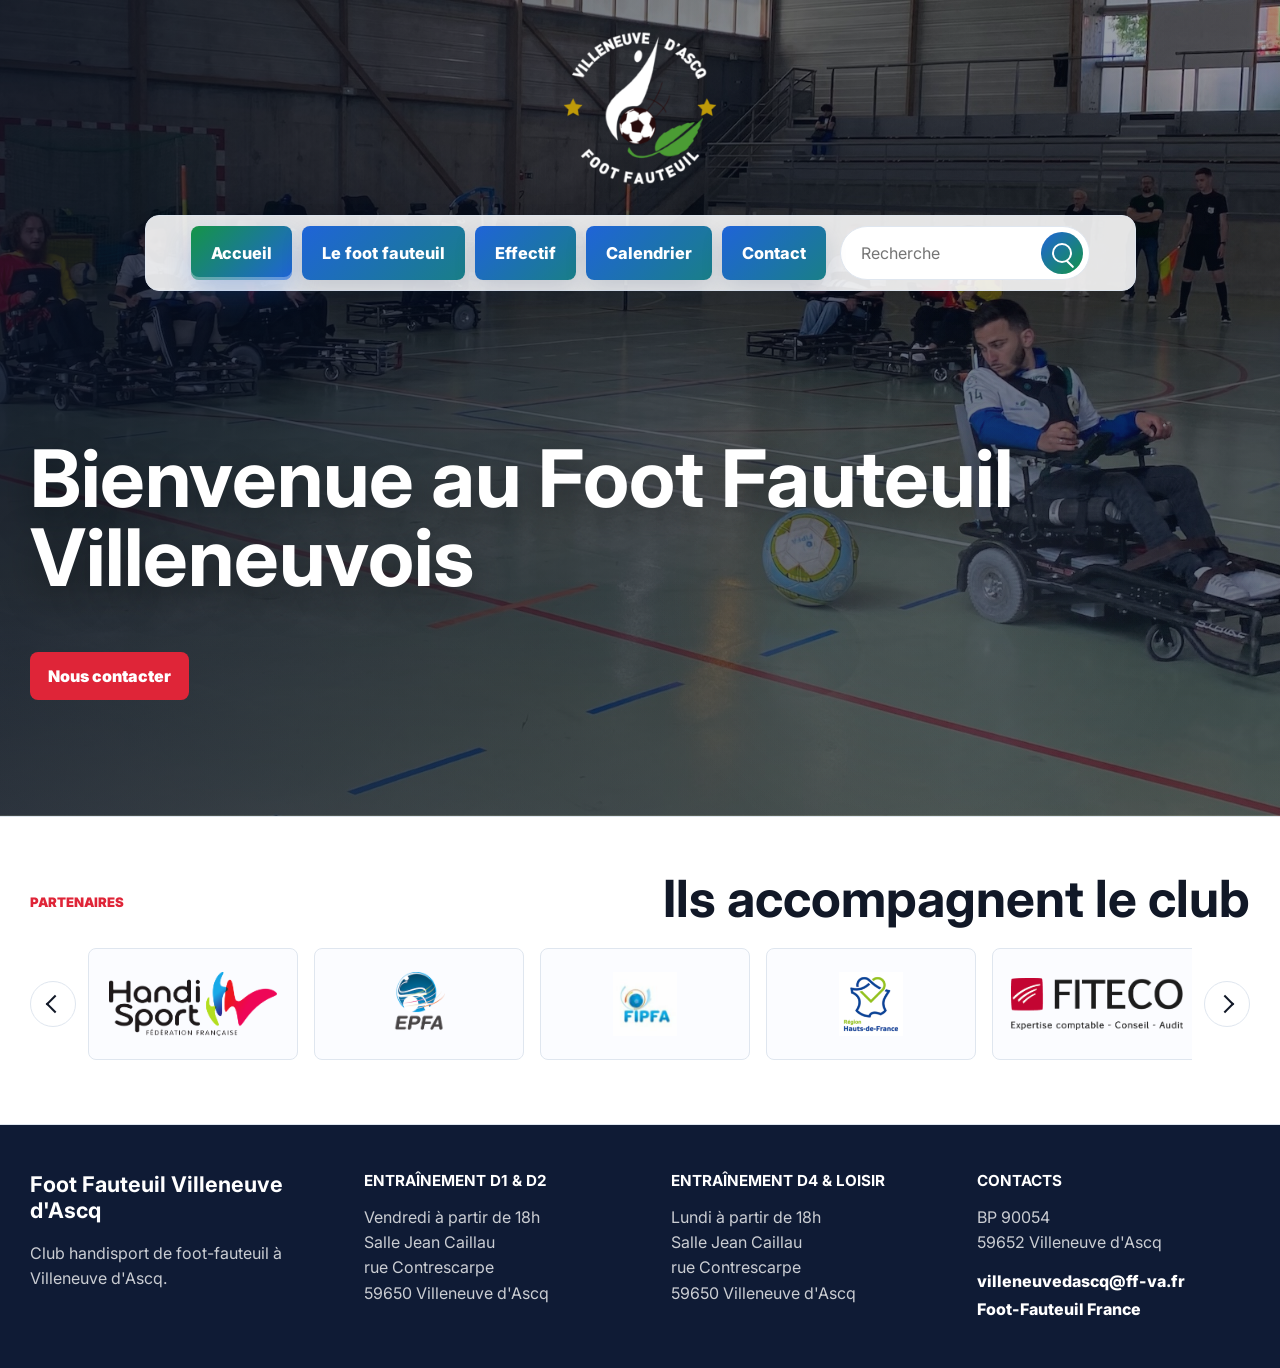
==== index.html @ 9b5f4dc9 "first" ====
<!DOCTYPE html>
<html lang="fr">
<head>
  <meta charset="UTF-8">
  <meta name="viewport" content="width=device-width, initial-scale=1.0">
  <meta name="description" content="Accueil du Foot Fauteuil Villeneuve d'Ascq : club, entra&icirc;nements, sponsors, calendrier et contact.">
  <title>Foot Fauteuil Villeneuve d'Ascq</title>
  <link rel="preconnect" href="https://fonts.googleapis.com">
  <link rel="preconnect" href="https://fonts.gstatic.com" crossorigin>
  <link href="https://fonts.googleapis.com/css2?family=Inter:wght@400;500;600;700;800;900&display=swap" rel="stylesheet">
  <link rel="stylesheet" href="style.css">
</head>
<body>
  <main>
    <div class="home-visual">
      <header class="site-header" id="accueil">
        <img class="header-logo" src="media/Logo-FFVA.png" alt="Logo Foot Fauteuil Villeneuve d'Ascq">
        <div class="nav-wrap">

          <button class="menu-button" type="button" aria-expanded="false" aria-controls="site-nav">
            <span></span>
            <span></span>
            <span></span>
          </button>

          <nav class="main-nav" id="site-nav" aria-label="Navigation principale">
            <a class="is-active" href="#accueil">Accueil</a>
            <a href="le-foot-fauteuil.html">Le foot fauteuil</a>
            <a href="Effectif.html">Effectif</a>
            <a href="#calendrier">Calendrier</a>
          <a href="Contact.html">Contact</a>
            <form class="search-form" role="search">
              <label for="site-search">Recherche</label>
              <input id="site-search" type="search" placeholder="Recherche">
              <button type="submit" aria-label="Lancer la recherche"></button>
            </form>
          </nav>
        </div>
      </header>

      <section class="hero">
        <div class="hero-content">
          <h1 class="hero-title" aria-live="polite">
            <span class="hero-title-text">Bienvenue au Foot Fauteuil Villeneuvois</span>
          </h1>
          <div class="hero-actions">
            <a class="button primary" href="#contact">Nous contacter</a>
          </div>
        </div>
      </section>
    </div>

    <section class="sponsors-section" id="sponsors">
      <div class="section-heading">
        <p class="eyebrow">Partenaires</p>
        <h2>Ils accompagnent le club</h2>
      </div>

      <div class="carousel-row">
        <button class="carousel-arrow prev" type="button" aria-label="Sponsors pr&eacute;c&eacute;dents"></button>
        <div class="sponsor-carousel" data-carousel>
          <div class="sponsor-track">
            <article class="sponsor-card">
              <img src="media/sponsors/1280px-Federation_francaise_handisport_logo_2009.svg.png" alt="F&eacute;d&eacute;ration Fran&ccedil;aise Handisport">
            </article>
            <article class="sponsor-card">
              <img src="media/sponsors/EPFA_logo.png" alt="EPFA">
            </article>
            <article class="sponsor-card">
              <img src="media/sponsors/FIPFA-LOGO-e1684161175109.jpg" alt="FIPFA">
            </article>
            <article class="sponsor-card">
              <img src="media/sponsors/Logo-Region-HDF-e1684160745592.png" alt="R&eacute;gion Hauts-de-France">
            </article>
            <article class="sponsor-card">
              <img src="media/sponsors/Logo_20_20_Fiteco_20_20_Lamacompta_84d7cd196b.png" alt="Fiteco Lamacompta">
            </article>
            <article class="sponsor-card">
              <img src="media/sponsors/Logo_Nord-2.png" alt="D&eacute;partement du Nord">
            </article>
            <article class="sponsor-card">
              <img src="media/sponsors/logo_oms_2013.jpg" alt="Office municipal du sport">
            </article>
            <article class="sponsor-card">
              <img src="media/sponsors/vascq-logo-couleur-2.png" alt="Ville de Villeneuve d'Ascq">
            </article>
            <article class="sponsor-card">
              <img src="media/sponsors/weezea_logo.jpeg" alt="Weezea">
            </article>
          </div>
        </div>
        <button class="carousel-arrow next" type="button" aria-label="Sponsors suivants"></button>
      </div>
    </section>
  </main>

  <footer class="site-footer" id="contact">
    <div>
      <h2>Foot Fauteuil Villeneuve d'Ascq</h2>
      <p>Club handisport de foot-fauteuil &agrave; Villeneuve d'Ascq.</p>
    </div>
    <div>
      <h3>Entra&icirc;nement D1 & D2</h3>
      <p>Vendredi &agrave; partir de 18h<br>Salle Jean Caillau<br>rue Contrescarpe<br>59650 Villeneuve d'Ascq</p>
    </div>
    <div>
      <h3>Entra&icirc;nement D4 & loisir</h3>
      <p>Lundi &agrave; partir de 18h<br>Salle Jean Caillau<br>rue Contrescarpe<br>59650 Villeneuve d'Ascq</p>
    </div>
    <div>
      <h3>Contacts</h3>
      <p>BP 90054<br>59652 Villeneuve d'Ascq</p>
      <a href="mailto:villeneuvedascq@ff-va.fr">villeneuvedascq@ff-va.fr</a>
      <a href="https://foot-fauteuil.fr/" target="_blank" rel="noreferrer">Foot-Fauteuil France</a>
    </div>
  </footer>

  <script src="script.js"></script>
</body>
</html>
---- style.css ----
:root {
  --ink: #111827;
  --muted: #5b6472;
  --paper: #f6f8fb;
  --white: #ffffff;
  --line: #dfe6ef;
  --navy: #102a63;
  --blue: #1f64d8;
  --red: #df2538;
  --green: #159447;
  --shadow: 0 24px 70px rgba(15, 23, 42, 0.12);
}

* {
  box-sizing: border-box;
}

html {
  scroll-behavior: smooth;
}

body {
  margin: 0;
  color: var(--ink);
  background: var(--paper);
  font-family: "Inter", Arial, sans-serif;
}

a {
  color: inherit;
  text-decoration: none;
}

img {
  display: block;
  max-width: 100%;
}

.home-visual {
  position: relative;
  min-height: clamp(680px, 82vh, 860px);
  overflow: hidden;
  background-image:
    linear-gradient(90deg, rgba(8, 16, 34, 0.74), rgba(8, 16, 34, 0.42) 48%, rgba(8, 16, 34, 0.18)),
    linear-gradient(180deg, rgba(8, 16, 34, 0.2), rgba(8, 16, 34, 0.58)),
    url("media/background image.jpg");
  background-repeat: no-repeat;
  background-size: cover;
  background-position: center 62%;
}

.home-visual::after {
  content: "";
  position: absolute;
  inset: 0;
  z-index: 0;
  pointer-events: none;
  background:
    radial-gradient(circle at 72% 72%, rgba(255, 255, 255, 0.1), transparent 26%),
    linear-gradient(180deg, transparent 70%, rgba(246, 248, 251, 0.08));
}

.page-visual {
  min-height: 330px;
  background-image:
    linear-gradient(90deg, rgba(8, 16, 34, 0.62), rgba(8, 16, 34, 0.24) 48%, rgba(8, 16, 34, 0.08)),
    linear-gradient(180deg, rgba(8, 16, 34, 0.18), rgba(8, 16, 34, 0.36)),
    url("media/background image le-foot-fauteuil.jpg");
  background-position: 64% 58%;
}

.effectif-visual {
  background-image:
    linear-gradient(90deg, rgba(8, 16, 34, 0.72), rgba(8, 16, 34, 0.34) 48%, rgba(8, 16, 34, 0.16)),
    linear-gradient(180deg, rgba(8, 16, 34, 0.2), rgba(8, 16, 34, 0.42)),
    url("media/background image effectif.jpg");
  background-position: 58% 48%;
}

.contact-visual {
  background-image:
    linear-gradient(90deg, rgba(8, 16, 34, 0.72), rgba(8, 16, 34, 0.34) 48%, rgba(8, 16, 34, 0.16)),
    linear-gradient(180deg, rgba(8, 16, 34, 0.2), rgba(8, 16, 34, 0.42)),
    url("media/background image contact.jpg");
  background-position: center 48%;
}

.site-header {
  position: relative;
  z-index: 2;
  top: 0;
  border-bottom: 0;
  backdrop-filter: none;
  background: transparent;
}

.empty-page {
  min-height: 520px;
  background: var(--paper);
}

.content-page {
  background:
    linear-gradient(180deg, #ffffff 0, var(--paper) 420px),
    var(--paper);
}

.content-intro,
.content-section,
.history-section,
.closing-band {
  width: min(1120px, calc(100% - 40px));
  margin-inline: auto;
}

.content-intro {
  padding: clamp(58px, 8vw, 92px) 0 34px;
}

.section-kicker {
  margin: 0 0 14px;
  color: var(--green);
  font-size: 0.82rem;
  font-weight: 900;
  letter-spacing: 0;
  text-transform: uppercase;
}

.content-intro h1,
.history-heading h2,
.closing-band h2 {
  margin: 0;
  color: var(--ink);
  font-size: clamp(2.2rem, 5vw, 4.5rem);
  line-height: 1;
  letter-spacing: 0;
}

.lead-text {
  max-width: 900px;
  margin: 26px 0 0;
  color: var(--muted);
  font-size: clamp(1.08rem, 2vw, 1.32rem);
  line-height: 1.8;
  font-weight: 600;
}

.terrain-figure {
  width: min(1120px, calc(100% - 40px));
  margin: 24px auto clamp(42px, 7vw, 74px);
  overflow: hidden;
  border: 1px solid var(--line);
  border-radius: 8px;
  background: var(--white);
  box-shadow: var(--shadow);
}

.full-width-image {
  width: 100%;
  max-height: 520px;
  object-fit: cover;
  object-position: center;
}

.terrain-figure figcaption {
  padding: 14px 18px;
  color: var(--muted);
  font-size: 0.95rem;
  font-weight: 700;
}

.rules-section {
  display: grid;
  grid-template-columns: repeat(3, 1fr);
  gap: 18px;
  width: min(1120px, calc(100% - 40px));
  margin: 0 auto clamp(42px, 7vw, 76px);
}

.rule-card,
.history-card {
  border: 1px solid var(--line);
  border-radius: 8px;
  background: var(--white);
  box-shadow: 0 14px 42px rgba(15, 23, 42, 0.06);
}

.rule-card {
  min-height: 230px;
  padding: 28px;
}

.rule-card span,
.history-card span {
  display: inline-flex;
  margin-bottom: 22px;
  color: var(--green);
  font-weight: 900;
}

.rule-card h2,
.history-card h3 {
  margin: 0 0 14px;
  color: var(--ink);
}

.rule-card h2 {
  font-size: 1.55rem;
}

.rule-card p,
.content-section p,
.history-card p {
  color: var(--muted);
  line-height: 1.72;
}

.rule-card p,
.history-card p {
  margin: 0;
}

.history-card p + p {
  margin-top: 14px;
}

.content-section {
  display: grid;
  gap: 18px;
  padding: 30px;
  border-left: 5px solid var(--green);
  border-radius: 8px;
  background: #eef8f2;
}

.content-section p {
  max-width: 920px;
  margin: 0;
  font-weight: 600;
}

.inline-link {
  width: fit-content;
  color: var(--blue);
  font-weight: 900;
}

.history-section {
  padding: clamp(58px, 8vw, 96px) 0;
}

.history-heading {
  display: block;
  margin-bottom: 30px;
}

.history-list {
  display: grid;
  gap: 18px;
}

.history-card {
  padding: clamp(24px, 4vw, 34px);
}

.history-card h3 {
  font-size: clamp(1.35rem, 3vw, 2.2rem);
}

.history-card.highlight {
  color: var(--white);
  background: linear-gradient(135deg, var(--blue), var(--green));
}

.history-card.highlight span,
.history-card.highlight h3,
.history-card.highlight p {
  color: var(--white);
}

.closing-band {
  margin-bottom: clamp(58px, 8vw, 96px);
  padding: clamp(34px, 6vw, 58px);
  border-radius: 8px;
  color: var(--white);
  background:
    linear-gradient(135deg, rgba(16, 42, 99, 0.94), rgba(21, 148, 71, 0.9)),
    var(--navy);
  text-align: center;
}

.closing-band h2 {
  color: var(--white);
}

.effectif-page {
  min-height: 520px;
  padding: clamp(54px, 8vw, 88px) max(20px, calc((100vw - 1220px) / 2));
  background:
    linear-gradient(180deg, #ffffff 0, var(--paper) 420px),
    var(--paper);
}

.layout-switcher {
  display: grid;
  gap: 28px;
}

.layout-heading {
  display: grid;
  gap: 12px;
}

.layout-heading h1 {
  max-width: 860px;
  margin: 0;
  font-size: clamp(2rem, 4.5vw, 4rem);
  line-height: 1;
  letter-spacing: 0;
}

.layout-buttons {
  display: flex;
  flex-wrap: wrap;
  gap: 10px;
  padding: 10px;
  border: 1px solid var(--line);
  border-radius: 8px;
  background: var(--white);
  box-shadow: 0 14px 42px rgba(15, 23, 42, 0.06);
}

.layout-button {
  min-height: 50px;
  border: 0;
  border-radius: 8px;
  padding: 12px 18px;
  color: var(--navy);
  background: #edf4ff;
  font: inherit;
  font-weight: 900;
  cursor: pointer;
  transition: color 180ms ease, background 180ms ease, transform 180ms ease;
}

.layout-button:hover,
.layout-button:focus-visible {
  color: var(--white);
  background: var(--green);
  transform: translateY(-1px);
}

.layout-button.is-active {
  color: var(--white);
  background: linear-gradient(135deg, var(--blue), var(--green));
  box-shadow: 0 12px 24px rgba(31, 100, 216, 0.2);
}

.layout-panels {
  min-height: 410px;
}

.layout-panel {
  animation: panelIn 220ms ease;
}

.section-title,
.section-subtitle {
  margin: 0 0 22px;
  color: var(--ink);
  font-size: clamp(1.35rem, 2.6vw, 2.1rem);
  line-height: 1.15;
  text-align: center;
}

.section-subtitle {
  margin-top: clamp(34px, 5vw, 56px);
}

@keyframes panelIn {
  from {
    opacity: 0;
    transform: translateY(10px);
  }

  to {
    opacity: 1;
    transform: translateY(0);
  }
}

.players-grid {
  display: grid;
  grid-template-columns: repeat(4, 1fr);
  gap: 18px;
}

.player-card,
.team-column,
.staff-feature,
.staff-list article {
  border: 1px solid var(--line);
  border-radius: 8px;
  background: var(--white);
  box-shadow: 0 14px 42px rgba(15, 23, 42, 0.06);
}

.player-card {
  padding: 20px;
}

.player-photo-placeholder {
  display: block;
  aspect-ratio: 4 / 5;
  margin-bottom: 18px;
  border-radius: 8px;
  background:
    linear-gradient(135deg, rgba(31, 100, 216, 0.18), rgba(21, 148, 71, 0.2)),
    #edf4ff;
}

.player-photo {
  width: 100%;
  aspect-ratio: 4 / 5;
  margin-bottom: 18px;
  border-radius: 8px;
  object-fit: cover;
  object-position: center;
  background: #edf4ff;
}

.player-role {
  margin: 0 0 8px;
  color: var(--green);
  font-size: 0.78rem;
  font-weight: 900;
  text-transform: uppercase;
}

.player-card h2,
.team-column h2,
.staff-feature h2 {
  margin: 0 0 10px;
}

.player-card p:last-child,
.staff-feature p:last-child {
  margin: 0;
  color: var(--muted);
  line-height: 1.55;
}


.team-columns {
  display: grid;
  grid-template-columns: repeat(3, 1fr);
  gap: 18px;
}

.team-column {
  padding: 26px;
}

.team-column ul {
  display: grid;
  gap: 10px;
  margin: 18px 0 0;
  padding: 0;
  list-style: none;
}

.team-column li {
  padding: 12px 14px;
  border-radius: 8px;
  color: var(--muted);
  background: #f5f8fc;
  font-weight: 800;
}

.staff-layout {
  display: grid;
  grid-template-columns: minmax(0, 1fr) minmax(280px, 0.75fr);
  gap: 18px;
}

.staff-feature {
  min-height: 320px;
  padding: clamp(28px, 5vw, 48px);
  background:
    linear-gradient(135deg, rgba(31, 100, 216, 0.95), rgba(21, 148, 71, 0.9)),
    var(--blue);
}

.staff-feature .player-role,
.staff-feature h2,
.staff-feature p {
  color: var(--white);
}

.staff-feature h2 {
  max-width: 520px;
  font-size: clamp(2rem, 4vw, 3.6rem);
  line-height: 1;
}

.staff-list {
  display: grid;
  gap: 12px;
}

.staff-list article {
  display: grid;
  gap: 8px;
  padding: 22px;
}

.staff-list span {
  color: var(--green);
  font-size: 0.78rem;
  font-weight: 900;
  text-transform: uppercase;
}

.staff-list strong {
  font-size: 1.2rem;
}

.contact-page {
  min-height: 520px;
  padding: clamp(54px, 8vw, 88px) max(20px, calc((100vw - 1220px) / 2));
  background:
    linear-gradient(180deg, #ffffff 0, var(--paper) 420px),
    var(--paper);
}

.contact-shell {
  display: grid;
  gap: 30px;
}

.contact-heading {
  max-width: 820px;
}

.contact-heading h1 {
  margin: 0;
  font-size: clamp(2rem, 4.5vw, 4rem);
  line-height: 1;
}

.contact-heading p:last-child {
  margin: 18px 0 0;
  color: var(--muted);
  font-size: clamp(1.04rem, 2vw, 1.22rem);
  line-height: 1.7;
  font-weight: 600;
}

.contact-layout {
  display: grid;
  grid-template-columns: minmax(0, 1fr) minmax(280px, 0.42fr);
  gap: 18px;
  align-items: start;
}

.contact-form,
.contact-info {
  border: 1px solid var(--line);
  border-radius: 8px;
  background: var(--white);
  box-shadow: 0 14px 42px rgba(15, 23, 42, 0.06);
}

.contact-form {
  display: grid;
  gap: 18px;
  padding: clamp(22px, 4vw, 34px);
}

.form-row {
  display: grid;
  gap: 8px;
}

.form-row label {
  color: var(--navy);
  font-weight: 900;
}

.form-row input,
.form-row textarea {
  width: 100%;
  border: 1px solid var(--line);
  border-radius: 8px;
  padding: 14px 16px;
  color: var(--ink);
  background: #fbfcff;
  font: inherit;
  outline: 0;
  transition: border-color 180ms ease, box-shadow 180ms ease, background 180ms ease;
}

.form-row textarea {
  min-height: 180px;
  resize: vertical;
}

.form-row input:focus,
.form-row textarea:focus {
  border-color: var(--blue);
  background: var(--white);
  box-shadow: 0 0 0 4px rgba(31, 100, 216, 0.12);
}

.contact-form .button {
  width: fit-content;
  border: 0;
  cursor: pointer;
  font: inherit;
}

.contact-info {
  display: grid;
  gap: 14px;
  padding: clamp(22px, 4vw, 30px);
}

.contact-info h2 {
  margin: 0;
  font-size: clamp(1.35rem, 2.8vw, 2rem);
  line-height: 1.1;
}

.contact-info p {
  margin: 0;
  color: var(--muted);
  line-height: 1.6;
  font-weight: 700;
}

.contact-info a {
  width: fit-content;
  color: var(--blue);
  font-weight: 900;
}

.page-title {
  position: relative;
  z-index: 2;
  width: min(1120px, calc(100% - 40px));
  margin: clamp(34px, 6vw, 72px) auto clamp(36px, 5vw, 68px);
  color: var(--white);
  font-size: clamp(2.8rem, 6vw, 5.7rem);
  font-weight: 900;
  line-height: 1;
  text-align: center;
  text-shadow: 0 14px 36px rgba(0, 0, 0, 0.44);
}

.header-logo {
  width: clamp(150px, 14vw, 230px);
  margin: 18px auto 8px;
  object-fit: contain;
}

.partner-strip {
  display: flex;
  align-items: center;
  justify-content: center;
  gap: 18px;
  min-height: 46px;
  padding: 8px 20px;
  color: var(--muted);
  font-size: 0.82rem;
  font-weight: 700;
  background: #eef3fa;
}

.partner-strip a {
  display: grid;
  place-items: center;
  width: 118px;
  height: 30px;
}

.partner-strip img {
  max-height: 28px;
  object-fit: contain;
}

.nav-wrap {
  display: flex;
  align-items: center;
  justify-content: center;
  gap: 28px;
  width: min(1220px, calc(100% - 40px));
  margin: 0 auto;
  padding: 10px 0 22px;
}

.brand {
  display: flex;
  align-items: center;
  gap: 14px;
  min-width: max-content;
}

.brand img {
  width: 72px;
  height: 72px;
  object-fit: contain;
}

.brand strong,
.brand small {
  display: block;
}

.brand strong {
  font-size: 1.05rem;
  font-weight: 900;
}

.brand small {
  color: var(--muted);
  font-weight: 700;
}

.main-nav {
  display: flex;
  align-items: center;
  justify-content: center;
  gap: 10px;
  width: auto;
  padding: 10px;
  border: 1px solid var(--line);
  border-radius: 14px;
  background: rgba(255, 255, 255, 0.88);
  box-shadow: 0 14px 34px rgba(15, 23, 42, 0.06);
}

.main-nav > a {
  position: relative;
  overflow: hidden;
  display: inline-flex;
  align-items: center;
  justify-content: center;
  min-height: 54px;
  padding: 14px 20px;
  border-radius: 8px;
  color: var(--white);
  background: linear-gradient(135deg, var(--blue), var(--green));
  background-size: 180% 180%;
  font-size: 1.02rem;
  font-weight: 800;
  box-shadow: 0 10px 22px rgba(16, 42, 99, 0.14);
  transition: background-position 220ms ease, box-shadow 220ms ease, transform 220ms ease;
}

.main-nav > a::before {
  content: "";
  position: absolute;
  inset: 0;
  background: linear-gradient(135deg, rgba(255, 255, 255, 0.22), transparent 48%);
  opacity: 0;
  transition: opacity 220ms ease;
}

.main-nav > a:hover,
.main-nav > a:focus-visible {
  color: var(--white);
  background-position: 100% 0;
  box-shadow: 0 16px 30px rgba(21, 148, 71, 0.24);
  transform: translateY(-2px);
}

.main-nav > a:hover::before,
.main-nav > a:focus-visible::before {
  opacity: 1;
}

.main-nav > a.is-active {
  color: var(--white);
  background: linear-gradient(135deg, var(--green), var(--blue));
  box-shadow: 0 14px 28px rgba(31, 100, 216, 0.24), inset 0 -3px 0 rgba(255, 255, 255, 0.32);
}

.search-form {
  display: flex;
  align-items: center;
  width: min(250px, 100%);
  min-height: 54px;
  margin-left: 4px;
  padding: 5px 6px 5px 18px;
  border: 1px solid var(--line);
  border-radius: 999px;
  background: var(--white);
}

.search-form label {
  position: absolute;
  width: 1px;
  height: 1px;
  overflow: hidden;
  clip: rect(0, 0, 0, 0);
}

.search-form input {
  width: 100%;
  min-width: 0;
  border: 0;
  outline: 0;
  color: var(--ink);
  background: transparent;
  font: inherit;
}

.search-form button {
  position: relative;
  width: 42px;
  height: 42px;
  flex: 0 0 auto;
  border: 0;
  border-radius: 50%;
  background: linear-gradient(135deg, var(--blue), var(--green));
  cursor: pointer;
}

.search-form button::before {
  content: "";
  position: absolute;
  inset: 11px;
  border: 2px solid var(--white);
  border-radius: 50%;
}

.search-form button::after {
  content: "";
  position: absolute;
  right: 8px;
  bottom: 9px;
  width: 10px;
  height: 2px;
  border-radius: 999px;
  background: var(--white);
  transform: rotate(45deg);
}

.menu-button {
  display: none;
  width: 44px;
  height: 44px;
  border: 1px solid var(--line);
  border-radius: 8px;
  background: var(--white);
}

.menu-button span {
  display: block;
  width: 20px;
  height: 2px;
  margin: 5px auto;
  background: var(--ink);
}

.hero {
  position: relative;
  z-index: 1;
  display: grid;
  grid-template-columns: minmax(0, 1fr);
  align-items: center;
  width: min(1220px, calc(100% - 40px));
  margin: 0 auto;
  padding: clamp(58px, 8vw, 104px) 0 clamp(74px, 9vw, 118px);
}

.hero::before {
  display: none;
}

.eyebrow {
  margin: 0 0 14px;
  color: var(--red);
  font-size: 0.82rem;
  font-weight: 900;
  letter-spacing: 0;
  text-transform: uppercase;
}

.hero h1 {
  display: flex;
  align-items: center;
  max-width: 1120px;
  min-height: clamp(10rem, 16vw, 17rem);
  margin: 0;
  color: var(--white);
  font-size: clamp(3rem, 6.2vw, 5.9rem);
  line-height: 1;
  letter-spacing: 0;
  text-shadow: 0 12px 38px rgba(0, 0, 0, 0.42);
}

.hero-title-text {
  display: block;
  transition: opacity 280ms ease, transform 280ms ease;
}

.hero-title-text.is-changing {
  opacity: 0;
  transform: translateY(18px);
}

.hero p {
  max-width: 660px;
  margin: 24px 0 0;
  color: var(--muted);
  font-size: clamp(1.05rem, 2vw, 1.24rem);
  line-height: 1.75;
  font-weight: 500;
}

.hero-actions {
  display: flex;
  flex-wrap: wrap;
  gap: 12px;
  margin-top: 32px;
}

.button {
  display: inline-flex;
  align-items: center;
  justify-content: center;
  min-height: 48px;
  padding: 13px 18px;
  border-radius: 8px;
  font-weight: 900;
}

.button.primary {
  color: var(--white);
  background: var(--red);
}

.button.secondary {
  color: var(--blue);
  background: #edf4ff;
}

.hero-panel {
  display: grid;
  gap: 26px;
  padding: 30px;
  border: 1px solid var(--line);
  border-radius: 8px;
  background: var(--white);
  box-shadow: var(--shadow);
}

.hero-panel img {
  width: 150px;
  margin: 0 auto;
}

.hero-panel strong,
.hero-panel span {
  display: block;
}

.hero-panel strong {
  margin-bottom: 14px;
  font-size: 1.35rem;
  font-weight: 900;
}

.hero-panel span {
  padding: 12px 0;
  border-top: 1px solid var(--line);
  color: var(--muted);
  font-weight: 700;
  line-height: 1.45;
}

.sponsors-section,
.home-grid,
.site-footer {
  padding-inline: max(20px, calc((100vw - 1220px) / 2));
}

.sponsors-section {
  padding-top: 56px;
  padding-bottom: 64px;
  background: var(--white);
  border-block: 1px solid var(--line);
}

.section-heading {
  display: flex;
  align-items: end;
  justify-content: space-between;
  gap: 24px;
  margin-bottom: 24px;
}

.section-heading h2 {
  margin: 0;
  font-size: clamp(2rem, 4vw, 3.25rem);
  line-height: 1;
}

.carousel-row {
  display: grid;
  grid-template-columns: 46px minmax(0, 1fr) 46px;
  gap: 12px;
  align-items: center;
}

.sponsor-carousel {
  overflow: hidden;
}

.sponsor-track {
  display: flex;
  gap: 16px;
  transition: transform 260ms ease;
}

.sponsor-card {
  display: grid;
  place-items: center;
  min-width: 210px;
  height: 112px;
  padding: 18px;
  border: 1px solid var(--line);
  border-radius: 8px;
  background: #fbfcff;
}

.sponsor-card img {
  max-height: 64px;
  object-fit: contain;
}

.carousel-arrow {
  position: relative;
  width: 46px;
  height: 46px;
  border: 1px solid var(--line);
  border-radius: 50%;
  background: var(--white);
  cursor: pointer;
}

.carousel-arrow::before {
  content: "";
  position: absolute;
  top: 50%;
  left: 50%;
  width: 11px;
  height: 11px;
  border-top: 2px solid var(--ink);
  border-left: 2px solid var(--ink);
}

.carousel-arrow.prev::before {
  transform: translate(-35%, -50%) rotate(-45deg);
}

.carousel-arrow.next::before {
  transform: translate(-65%, -50%) rotate(135deg);
}

.carousel-arrow:hover {
  border-color: var(--blue);
  background: #edf4ff;
}

.home-grid {
  display: grid;
  grid-template-columns: repeat(3, 1fr);
  gap: 18px;
  padding-top: 64px;
  padding-bottom: 76px;
}

.feature-card {
  min-height: 260px;
  padding: 28px;
  border: 1px solid var(--line);
  border-radius: 8px;
  background: var(--white);
  box-shadow: 0 14px 42px rgba(15, 23, 42, 0.06);
}

.feature-card span {
  display: inline-flex;
  margin-bottom: 34px;
  color: var(--red);
  font-weight: 900;
}

.feature-card h2 {
  margin: 0 0 14px;
  font-size: 1.55rem;
}

.feature-card p {
  margin: 0 0 24px;
  color: var(--muted);
  line-height: 1.65;
}

.feature-card a {
  color: var(--blue);
  font-weight: 900;
}

.site-footer {
  display: grid;
  grid-template-columns: 1.1fr 1fr 1fr 1fr;
  gap: 34px;
  padding-top: 46px;
  padding-bottom: 46px;
  color: rgba(255, 255, 255, 0.78);
  background: #0f1b35;
}

.site-footer h2,
.site-footer h3,
.site-footer p {
  margin-top: 0;
}

.site-footer h2,
.site-footer h3 {
  color: var(--white);
  letter-spacing: 0;
}

.site-footer h2 {
  font-size: 1.35rem;
}

.site-footer h3 {
  font-size: 0.95rem;
  text-transform: uppercase;
}

.site-footer p {
  line-height: 1.58;
}

.site-footer a {
  display: block;
  width: fit-content;
  margin-top: 8px;
  color: var(--white);
  font-weight: 800;
}

@media (max-width: 1020px) {
  .menu-button {
    display: block;
    margin-left: auto;
  }

  .nav-wrap {
    flex-wrap: wrap;
    justify-content: flex-end;
  }

  .main-nav {
    display: none;
    flex-basis: 100%;
    flex-direction: column;
    align-items: stretch;
    padding: 12px;
    border: 1px solid var(--line);
    border-radius: 8px;
    background: var(--white);
    box-shadow: none;
  }

  .main-nav.is-open {
    display: flex;
  }

  .search-form {
    width: 100%;
    margin-left: 0;
  }

  .hero {
    grid-template-columns: 1fr;
  }

  .hero-panel {
    grid-template-columns: 160px 1fr;
    align-items: center;
  }

  .home-grid,
  .players-grid,
  .rules-section,
  .site-footer {
    grid-template-columns: 1fr 1fr;
  }

  .team-columns,
  .staff-layout,
  .contact-layout {
    grid-template-columns: 1fr;
  }
}

@media (max-width: 680px) {
  .partner-strip {
    flex-wrap: wrap;
    gap: 10px;
  }

  .nav-wrap,
  .hero {
    width: min(100% - 28px, 1220px);
  }

  .header-logo {
    width: clamp(132px, 38vw, 180px);
    margin-top: 14px;
  }

  .home-visual {
    min-height: clamp(620px, 88vh, 760px);
    background-position: 58% 64%;
  }

  .page-visual {
    min-height: 300px;
    background-position: 70% 58%;
  }

  .effectif-visual {
    background-position: 56% 50%;
  }

  .contact-visual {
    background-position: 52% 54%;
  }

  .page-title {
    width: min(100% - 28px, 1120px);
    margin-top: 32px;
    font-size: clamp(2.45rem, 11vw, 4rem);
  }

  .brand span {
    display: none;
  }

  .hero {
    padding-top: 46px;
  }

  .hero h1 {
    font-size: clamp(2.75rem, 14vw, 4.3rem);
    min-height: clamp(15rem, 64vw, 21rem);
  }

  .hero-actions .button {
    width: 100%;
  }

  .hero-panel {
    grid-template-columns: 1fr;
  }

  .carousel-row {
    grid-template-columns: 1fr;
  }

  .carousel-arrow {
    display: none;
  }

  .home-grid,
  .players-grid,
  .rules-section,
  .site-footer {
    grid-template-columns: 1fr;
  }

  .effectif-page {
    padding-inline: 14px;
  }

  .contact-page {
    padding-inline: 14px;
  }

  .contact-form .button {
    width: 100%;
  }

  .layout-buttons {
    align-items: stretch;
    flex-direction: column;
  }

  .layout-button {
    width: 100%;
  }

  .content-intro,
  .content-section,
  .history-section,
  .closing-band,
  .terrain-figure,
  .rules-section {
    width: min(100% - 28px, 1120px);
  }

  .content-section,
  .rule-card,
  .history-card {
    padding: 22px;
  }

  .full-width-image {
    max-height: 360px;
  }
}
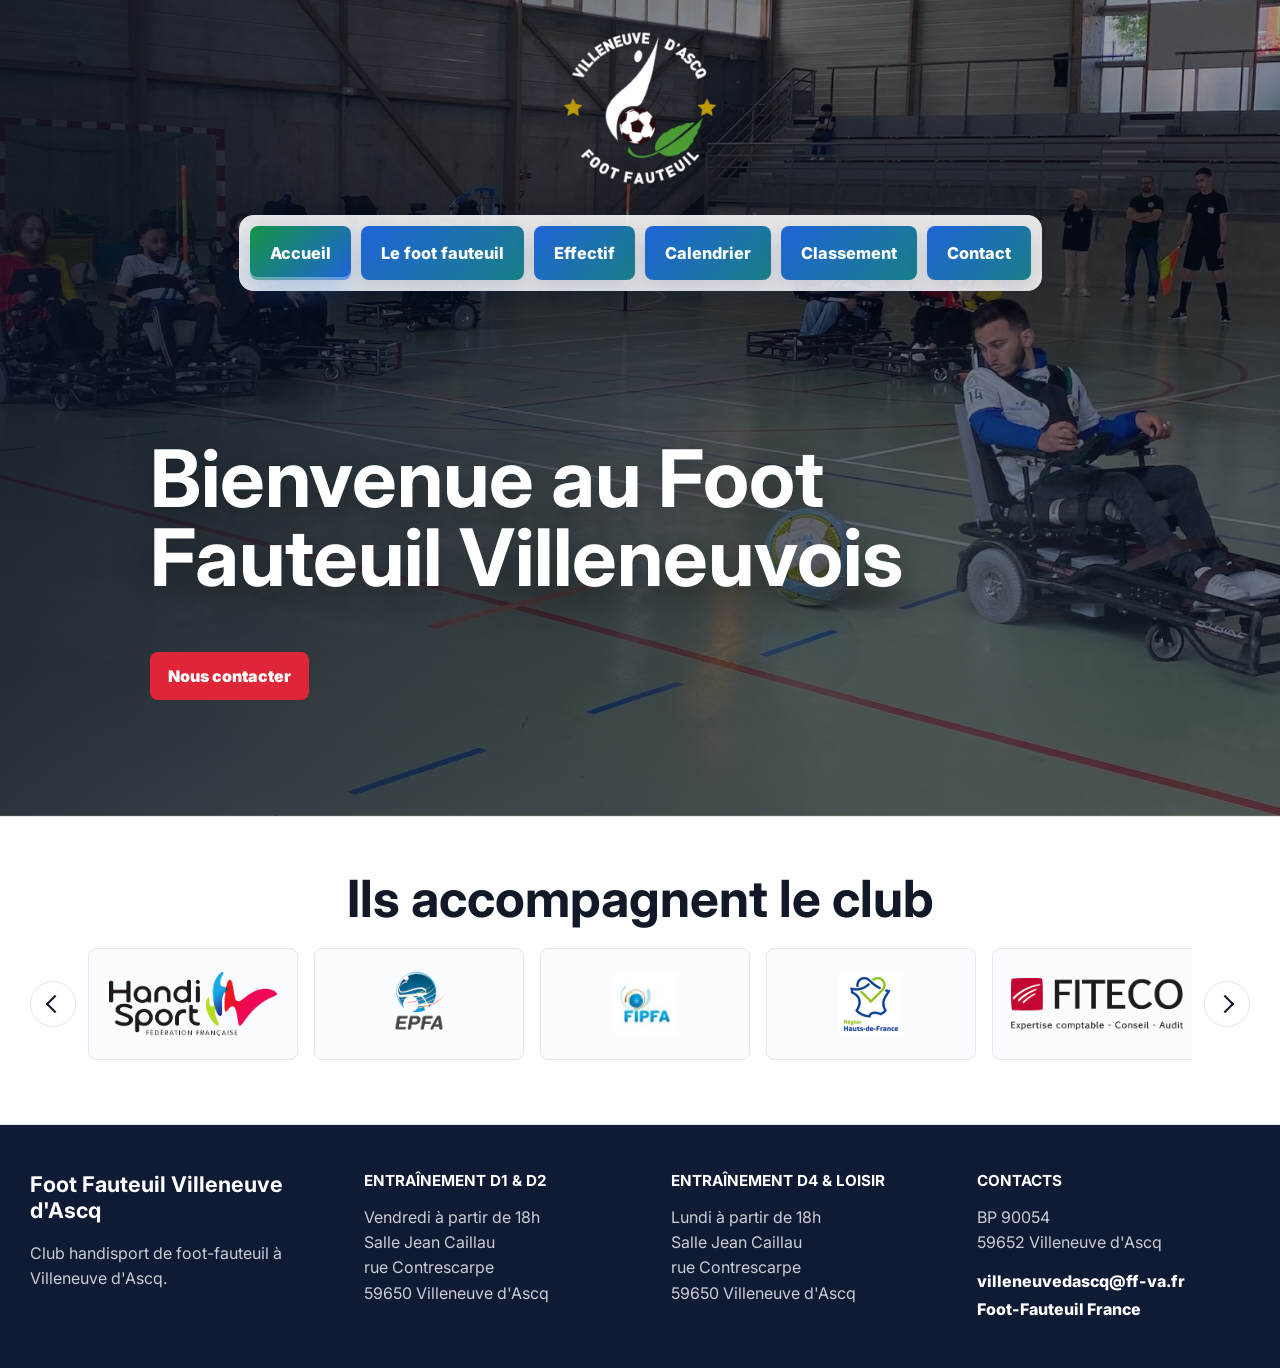
==== commit 6065f27c: "Create dedicated calendar and ranking pages with updated headers and background images. Add embedded" ====
--- a/index.html
+++ b/index.html
@@ -27,13 +27,9 @@
             <a class="is-active" href="#accueil">Accueil</a>
             <a href="le-foot-fauteuil.html">Le foot fauteuil</a>
             <a href="Effectif.html">Effectif</a>
-            <a href="#calendrier">Calendrier</a>
-          <a href="Contact.html">Contact</a>
-            <form class="search-form" role="search">
-              <label for="site-search">Recherche</label>
-              <input id="site-search" type="search" placeholder="Recherche">
-              <button type="submit" aria-label="Lancer la recherche"></button>
-            </form>
+            <a href="Calendrier.html">Calendrier</a>
+            <a href="Classement.html">Classement</a>
+            <a href="Contact.html">Contact</a>
           </nav>
         </div>
       </header>
@@ -44,7 +40,7 @@
             <span class="hero-title-text">Bienvenue au Foot Fauteuil Villeneuvois</span>
           </h1>
           <div class="hero-actions">
-            <a class="button primary" href="#contact">Nous contacter</a>
+            <a class="button primary" href="Contact.html">Nous contacter</a>
           </div>
         </div>
       </section>
@@ -52,7 +48,6 @@
 
     <section class="sponsors-section" id="sponsors">
       <div class="section-heading">
-        <p class="eyebrow">Partenaires</p>
         <h2>Ils accompagnent le club</h2>
       </div>
 
--- a/style.css
+++ b/style.css
@@ -85,6 +85,14 @@
   background-position: center 48%;
 }
 
+.calendar-rank-visual {
+  background-image:
+    linear-gradient(90deg, rgba(8, 16, 34, 0.72), rgba(8, 16, 34, 0.34) 48%, rgba(8, 16, 34, 0.16)),
+    linear-gradient(180deg, rgba(8, 16, 34, 0.2), rgba(8, 16, 34, 0.42)),
+    url("media/background image classement et calendrier.jpg");
+  background-position: center 52%;
+}
+
 .site-header {
   position: relative;
   z-index: 2;
@@ -364,6 +372,10 @@
   animation: panelIn 220ms ease;
 }
 
+.layout-panel[hidden] {
+  display: none !important;
+}
+
 .section-title,
 .section-subtitle {
   margin: 0 0 22px;
@@ -642,6 +654,70 @@
   width: fit-content;
   color: var(--blue);
   font-weight: 900;
+}
+
+.calendar-page {
+  min-height: 520px;
+  padding: clamp(54px, 8vw, 88px) max(20px, calc((100vw - 1220px) / 2));
+  background:
+    linear-gradient(180deg, #ffffff 0, var(--paper) 420px),
+    var(--paper);
+}
+
+.calendar-shell {
+  display: grid;
+  gap: 24px;
+}
+
+.calendar-heading {
+  max-width: 820px;
+}
+
+.calendar-heading h1 {
+  margin: 0;
+  font-size: clamp(2rem, 4.5vw, 4rem);
+  line-height: 1;
+}
+
+.calendar-heading p:last-child {
+  margin: 18px 0 0;
+  color: var(--muted);
+  font-size: clamp(1.04rem, 2vw, 1.22rem);
+  line-height: 1.7;
+  font-weight: 600;
+}
+
+.calendar-tabs {
+  width: fit-content;
+}
+
+.calendar-panels {
+  min-height: 760px;
+}
+
+.calendar-panel {
+  display: grid;
+  gap: 18px;
+}
+
+.calendar-frame {
+  overflow: hidden;
+  border: 1px solid var(--line);
+  border-radius: 8px;
+  background: var(--white);
+  box-shadow: 0 14px 42px rgba(15, 23, 42, 0.08);
+}
+
+.calendar-frame iframe {
+  display: block;
+  width: 100%;
+  height: min(980px, 118vh);
+  border: 0;
+  background: var(--white);
+}
+
+.calendar-link {
+  width: fit-content;
 }
 
 .page-title {
@@ -869,9 +945,14 @@
   display: grid;
   grid-template-columns: minmax(0, 1fr);
   align-items: center;
+  justify-items: center;
   width: min(1220px, calc(100% - 40px));
   margin: 0 auto;
   padding: clamp(58px, 8vw, 104px) 0 clamp(74px, 9vw, 118px);
+}
+
+.hero-content {
+  width: min(980px, 100%);
 }
 
 .hero::before {
@@ -903,6 +984,7 @@
 .hero-title-text {
   display: block;
   transition: opacity 280ms ease, transform 280ms ease;
+  
 }
 
 .hero-title-text.is-changing {
@@ -994,11 +1076,9 @@
 }
 
 .section-heading {
-  display: flex;
-  align-items: end;
-  justify-content: space-between;
-  gap: 24px;
+  display: block;
   margin-bottom: 24px;
+  text-align: center;
 }
 
 .section-heading h2 {
@@ -1246,6 +1326,10 @@
     background-position: 52% 54%;
   }
 
+  .calendar-rank-visual {
+    background-position: center 54%;
+  }
+
   .page-title {
     width: min(100% - 28px, 1120px);
     margin-top: 32px;
@@ -1294,6 +1378,22 @@
 
   .contact-page {
     padding-inline: 14px;
+  }
+
+  .calendar-page {
+    padding-inline: 14px;
+  }
+
+  .calendar-frame iframe {
+    height: 760px;
+  }
+
+  .calendar-tabs {
+    width: 100%;
+  }
+
+  .calendar-link {
+    width: 100%;
   }
 
   .contact-form .button {
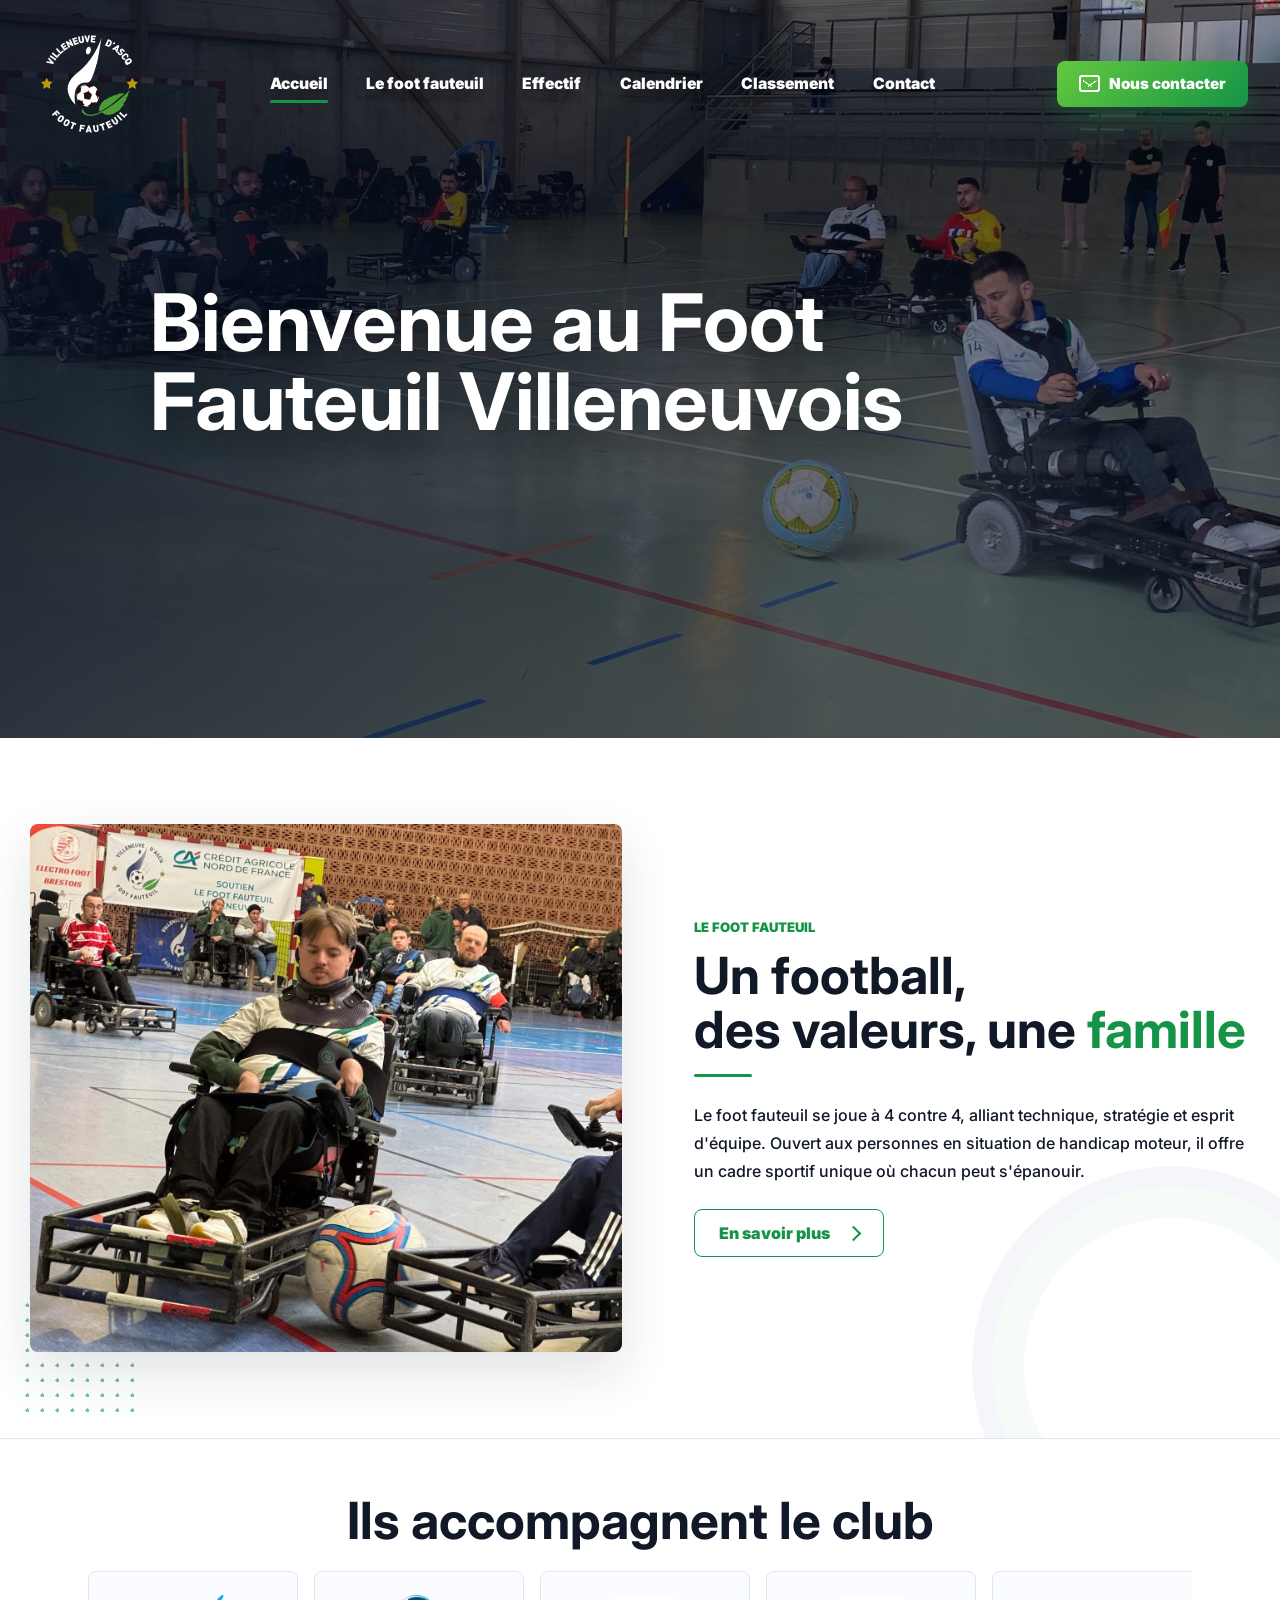
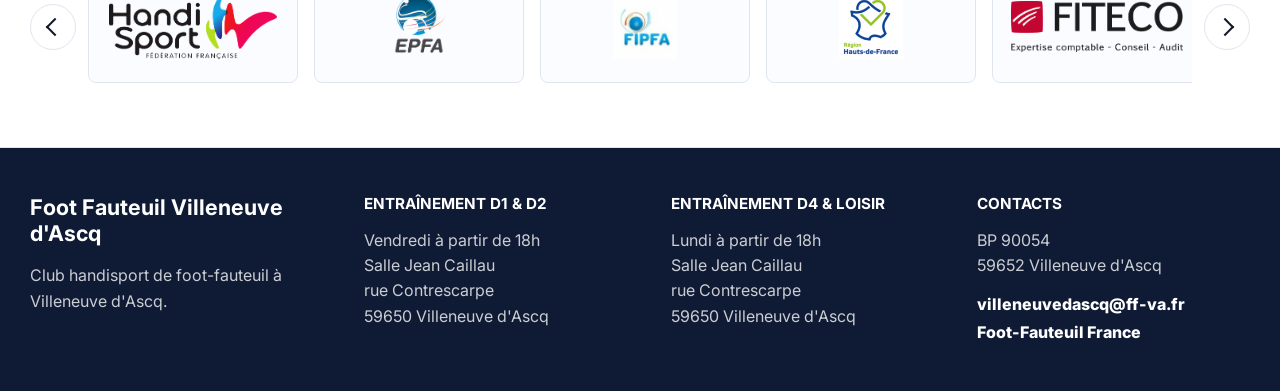
==== commit a3006966: "feat: Add new header style and contnent home page" ====
--- a/index.html
+++ b/index.html
@@ -1,115 +1,191 @@
-<!DOCTYPE html>
+<!doctype html>
 <html lang="fr">
-<head>
-  <meta charset="UTF-8">
-  <meta name="viewport" content="width=device-width, initial-scale=1.0">
-  <meta name="description" content="Accueil du Foot Fauteuil Villeneuve d'Ascq : club, entra&icirc;nements, sponsors, calendrier et contact.">
-  <title>Foot Fauteuil Villeneuve d'Ascq</title>
-  <link rel="preconnect" href="https://fonts.googleapis.com">
-  <link rel="preconnect" href="https://fonts.gstatic.com" crossorigin>
-  <link href="https://fonts.googleapis.com/css2?family=Inter:wght@400;500;600;700;800;900&display=swap" rel="stylesheet">
-  <link rel="stylesheet" href="style.css">
-</head>
-<body>
-  <main>
-    <div class="home-visual">
-      <header class="site-header" id="accueil">
-        <img class="header-logo" src="media/Logo-FFVA.png" alt="Logo Foot Fauteuil Villeneuve d'Ascq">
-        <div class="nav-wrap">
+	<head>
+		<meta charset="UTF-8" />
+		<meta name="viewport" content="width=device-width, initial-scale=1.0" />
+		<meta
+			name="description"
+			content="Accueil du Foot Fauteuil Villeneuve d'Ascq : club, entra&icirc;nements, sponsors, calendrier et contact."
+		/>
+		<title>Foot Fauteuil Villeneuve d'Ascq</title>
+		<link rel="preconnect" href="https://fonts.googleapis.com" />
+		<link rel="preconnect" href="https://fonts.gstatic.com" crossorigin />
+		<link
+			href="https://fonts.googleapis.com/css2?family=Inter:wght@400;500;600;700;800;900&display=swap"
+			rel="stylesheet"
+		/>
+		<link rel="stylesheet" href="style.css" />
+	</head>
+	<body>
+		<main>
+			<div class="home-visual">
+				<header class="site-header" id="accueil">
+					<img
+						class="header-logo"
+						src="media/Logo-FFVA.png"
+						alt="Logo Foot Fauteuil Villeneuve d'Ascq"
+					/>
+					<div class="nav-wrap">
+						<button
+							class="menu-button"
+							type="button"
+							aria-expanded="false"
+							aria-controls="site-nav"
+						>
+							<span></span>
+							<span></span>
+							<span></span>
+						</button>
 
-          <button class="menu-button" type="button" aria-expanded="false" aria-controls="site-nav">
-            <span></span>
-            <span></span>
-            <span></span>
-          </button>
+						<nav class="main-nav" id="site-nav" aria-label="Navigation principale">
+							<a class="is-active" href="#accueil">Accueil</a>
+							<a href="le-foot-fauteuil.html">Le foot fauteuil</a>
+							<a href="Effectif.html">Effectif</a>
+							<a href="Calendrier.html">Calendrier</a>
+							<a href="Classement.html">Classement</a>
+							<a href="Contact.html">Contact</a>
+						</nav>
+					</div>
+					<a class="header-contact" href="Contact.html">Nous contacter</a>
+				</header>
 
-          <nav class="main-nav" id="site-nav" aria-label="Navigation principale">
-            <a class="is-active" href="#accueil">Accueil</a>
-            <a href="le-foot-fauteuil.html">Le foot fauteuil</a>
-            <a href="Effectif.html">Effectif</a>
-            <a href="Calendrier.html">Calendrier</a>
-            <a href="Classement.html">Classement</a>
-            <a href="Contact.html">Contact</a>
-          </nav>
-        </div>
-      </header>
+				<section class="hero">
+					<div class="hero-content">
+						<h1 class="hero-title" aria-live="polite">
+							<span class="hero-title-text"
+								>Bienvenue au Foot Fauteuil Villeneuvois</span
+							>
+						</h1>
+					</div>
+				</section>
+			</div>
 
-      <section class="hero">
-        <div class="hero-content">
-          <h1 class="hero-title" aria-live="polite">
-            <span class="hero-title-text">Bienvenue au Foot Fauteuil Villeneuvois</span>
-          </h1>
-          <div class="hero-actions">
-            <a class="button primary" href="Contact.html">Nous contacter</a>
-          </div>
-        </div>
-      </section>
-    </div>
+			<section class="home-about" aria-labelledby="home-about-title">
+				<div class="home-about-inner">
+					<div class="home-about-media">
+						<img
+							src="media/image accueil .jpg"
+							alt="Joueurs de foot fauteuil en action autour du ballon"
+						/>
+					</div>
 
-    <section class="sponsors-section" id="sponsors">
-      <div class="section-heading">
-        <h2>Ils accompagnent le club</h2>
-      </div>
+					<div class="home-about-content">
+						<p class="section-kicker">Le foot fauteuil</p>
+						<h2 id="home-about-title">
+							Un football,<br />des valeurs, une <span>famille</span>
+						</h2>
+						<p>
+							Le foot fauteuil se joue &agrave; 4 contre 4, alliant
+							technique, strat&eacute;gie et esprit d'&eacute;quipe. Ouvert aux
+							personnes en situation de handicap moteur, il offre un cadre sportif
+							unique o&ugrave; chacun peut s'&eacute;panouir.
+						</p>
+						<a class="about-link" href="le-foot-fauteuil.html">En savoir plus</a>
+					</div>
+				</div>
+			</section>
 
-      <div class="carousel-row">
-        <button class="carousel-arrow prev" type="button" aria-label="Sponsors pr&eacute;c&eacute;dents"></button>
-        <div class="sponsor-carousel" data-carousel>
-          <div class="sponsor-track">
-            <article class="sponsor-card">
-              <img src="media/sponsors/1280px-Federation_francaise_handisport_logo_2009.svg.png" alt="F&eacute;d&eacute;ration Fran&ccedil;aise Handisport">
-            </article>
-            <article class="sponsor-card">
-              <img src="media/sponsors/EPFA_logo.png" alt="EPFA">
-            </article>
-            <article class="sponsor-card">
-              <img src="media/sponsors/FIPFA-LOGO-e1684161175109.jpg" alt="FIPFA">
-            </article>
-            <article class="sponsor-card">
-              <img src="media/sponsors/Logo-Region-HDF-e1684160745592.png" alt="R&eacute;gion Hauts-de-France">
-            </article>
-            <article class="sponsor-card">
-              <img src="media/sponsors/Logo_20_20_Fiteco_20_20_Lamacompta_84d7cd196b.png" alt="Fiteco Lamacompta">
-            </article>
-            <article class="sponsor-card">
-              <img src="media/sponsors/Logo_Nord-2.png" alt="D&eacute;partement du Nord">
-            </article>
-            <article class="sponsor-card">
-              <img src="media/sponsors/logo_oms_2013.jpg" alt="Office municipal du sport">
-            </article>
-            <article class="sponsor-card">
-              <img src="media/sponsors/vascq-logo-couleur-2.png" alt="Ville de Villeneuve d'Ascq">
-            </article>
-            <article class="sponsor-card">
-              <img src="media/sponsors/weezea_logo.jpeg" alt="Weezea">
-            </article>
-          </div>
-        </div>
-        <button class="carousel-arrow next" type="button" aria-label="Sponsors suivants"></button>
-      </div>
-    </section>
-  </main>
+			<section class="sponsors-section" id="sponsors">
+				<div class="section-heading">
+					<h2>Ils accompagnent le club</h2>
+				</div>
 
-  <footer class="site-footer" id="contact">
-    <div>
-      <h2>Foot Fauteuil Villeneuve d'Ascq</h2>
-      <p>Club handisport de foot-fauteuil &agrave; Villeneuve d'Ascq.</p>
-    </div>
-    <div>
-      <h3>Entra&icirc;nement D1 & D2</h3>
-      <p>Vendredi &agrave; partir de 18h<br>Salle Jean Caillau<br>rue Contrescarpe<br>59650 Villeneuve d'Ascq</p>
-    </div>
-    <div>
-      <h3>Entra&icirc;nement D4 & loisir</h3>
-      <p>Lundi &agrave; partir de 18h<br>Salle Jean Caillau<br>rue Contrescarpe<br>59650 Villeneuve d'Ascq</p>
-    </div>
-    <div>
-      <h3>Contacts</h3>
-      <p>BP 90054<br>59652 Villeneuve d'Ascq</p>
-      <a href="mailto:villeneuvedascq@ff-va.fr">villeneuvedascq@ff-va.fr</a>
-      <a href="https://foot-fauteuil.fr/" target="_blank" rel="noreferrer">Foot-Fauteuil France</a>
-    </div>
-  </footer>
+				<div class="carousel-row">
+					<button
+						class="carousel-arrow prev"
+						type="button"
+						aria-label="Sponsors pr&eacute;c&eacute;dents"
+					></button>
+					<div class="sponsor-carousel" data-carousel>
+						<div class="sponsor-track">
+							<article class="sponsor-card">
+								<img
+									src="media/sponsors/1280px-Federation_francaise_handisport_logo_2009.svg.png"
+									alt="F&eacute;d&eacute;ration Fran&ccedil;aise Handisport"
+								/>
+							</article>
+							<article class="sponsor-card">
+								<img src="media/sponsors/EPFA_logo.png" alt="EPFA" />
+							</article>
+							<article class="sponsor-card">
+								<img
+									src="media/sponsors/FIPFA-LOGO-e1684161175109.jpg"
+									alt="FIPFA"
+								/>
+							</article>
+							<article class="sponsor-card">
+								<img
+									src="media/sponsors/Logo-Region-HDF-e1684160745592.png"
+									alt="R&eacute;gion Hauts-de-France"
+								/>
+							</article>
+							<article class="sponsor-card">
+								<img
+									src="media/sponsors/Logo_20_20_Fiteco_20_20_Lamacompta_84d7cd196b.png"
+									alt="Fiteco Lamacompta"
+								/>
+							</article>
+							<article class="sponsor-card">
+								<img
+									src="media/sponsors/Logo_Nord-2.png"
+									alt="D&eacute;partement du Nord"
+								/>
+							</article>
+							<article class="sponsor-card">
+								<img
+									src="media/sponsors/logo_oms_2013.jpg"
+									alt="Office municipal du sport"
+								/>
+							</article>
+							<article class="sponsor-card">
+								<img
+									src="media/sponsors/vascq-logo-couleur-2.png"
+									alt="Ville de Villeneuve d'Ascq"
+								/>
+							</article>
+							<article class="sponsor-card">
+								<img src="media/sponsors/weezea_logo.jpeg" alt="Weezea" />
+							</article>
+						</div>
+					</div>
+					<button
+						class="carousel-arrow next"
+						type="button"
+						aria-label="Sponsors suivants"
+					></button>
+				</div>
+			</section>
+		</main>
 
-  <script src="script.js"></script>
-</body>
+		<footer class="site-footer" id="contact">
+			<div>
+				<h2>Foot Fauteuil Villeneuve d'Ascq</h2>
+				<p>Club handisport de foot-fauteuil &agrave; Villeneuve d'Ascq.</p>
+			</div>
+			<div>
+				<h3>Entra&icirc;nement D1 & D2</h3>
+				<p>
+					Vendredi &agrave; partir de 18h<br />Salle Jean Caillau<br />rue Contrescarpe<br />59650
+					Villeneuve d'Ascq
+				</p>
+			</div>
+			<div>
+				<h3>Entra&icirc;nement D4 & loisir</h3>
+				<p>
+					Lundi &agrave; partir de 18h<br />Salle Jean Caillau<br />rue Contrescarpe<br />59650
+					Villeneuve d'Ascq
+				</p>
+			</div>
+			<div>
+				<h3>Contacts</h3>
+				<p>BP 90054<br />59652 Villeneuve d'Ascq</p>
+				<a href="mailto:villeneuvedascq@ff-va.fr">villeneuvedascq@ff-va.fr</a>
+				<a href="https://foot-fauteuil.fr/" target="_blank" rel="noreferrer"
+					>Foot-Fauteuil France</a
+				>
+			</div>
+		</footer>
+
+		<script src="script.js"></script>
+	</body>
 </html>
--- a/style.css
+++ b/style.css
@@ -97,9 +97,47 @@
   position: relative;
   z-index: 2;
   top: 0;
+  display: grid;
+  grid-template-columns: auto minmax(0, 1fr) auto;
+  align-items: center;
+  gap: clamp(22px, 4vw, 54px);
+  width: min(1220px, calc(100% - 64px));
+  margin: 0 auto;
+  padding: 26px 0 16px;
   border-bottom: 0;
   backdrop-filter: none;
   background: transparent;
+}
+
+.site-header.is-stuck {
+  position: fixed;
+  inset: 0 0 auto;
+  z-index: 20;
+  display: grid;
+  align-items: center;
+  grid-template-columns: auto minmax(0, 1fr) auto;
+  gap: 24px;
+  width: 100%;
+  min-height: 74px;
+  margin: 0;
+  padding: 8px max(24px, calc((100vw - 1220px) / 2));
+  border-bottom: 1px solid rgba(255, 255, 255, 0.22);
+  background: rgba(5, 16, 38, 0.92);
+  box-shadow: 0 18px 42px rgba(15, 23, 42, 0.18);
+  backdrop-filter: blur(16px);
+  animation: stuckHeaderIn 160ms ease-out both;
+}
+
+@keyframes stuckHeaderIn {
+  from {
+    opacity: 0;
+    transform: translateY(-10px);
+  }
+
+  to {
+    opacity: 1;
+    transform: translateY(0);
+  }
 }
 
 .empty-page {
@@ -643,6 +681,13 @@
   line-height: 1.1;
 }
 
+.contact-info h3 {
+  margin: 8px 0 0;
+  color: var(--navy);
+  font-size: 1rem;
+  text-transform: uppercase;
+}
+
 .contact-info p {
   margin: 0;
   color: var(--muted);
@@ -654,6 +699,41 @@
   width: fit-content;
   color: var(--blue);
   font-weight: 900;
+}
+
+.social-links {
+  display: flex;
+  flex-wrap: wrap;
+  gap: 10px;
+  margin-top: 8px;
+}
+
+.social-links a {
+  display: inline-flex;
+  align-items: center;
+  justify-content: center;
+  width: 46px;
+  height: 46px;
+  border-radius: 8px;
+  color: var(--white);
+  background: black;
+  box-shadow: 0 10px 22px rgba(16, 42, 99, 0.14);
+}
+
+.social-icon {
+  width: 20px;
+  height: 20px;
+  flex: 0 0 auto;
+  fill: none;
+  stroke: currentColor;
+  stroke-width: 2;
+  stroke-linecap: round;
+  stroke-linejoin: round;
+}
+
+.social-icon path {
+  fill: currentColor;
+  stroke: none;
 }
 
 .calendar-page {
@@ -734,9 +814,14 @@
 }
 
 .header-logo {
-  width: clamp(150px, 14vw, 230px);
-  margin: 18px auto 8px;
+  width: clamp(86px, 9vw, 118px);
+  margin: 0;
   object-fit: contain;
+}
+
+.site-header.is-stuck .header-logo {
+  width: 72px;
+  margin: 0;
 }
 
 .partner-strip {
@@ -768,10 +853,18 @@
   display: flex;
   align-items: center;
   justify-content: center;
-  gap: 28px;
-  width: min(1220px, calc(100% - 40px));
-  margin: 0 auto;
-  padding: 10px 0 22px;
+  gap: 0;
+  width: auto;
+  margin: 0;
+  padding: 0;
+}
+
+.site-header.is-stuck .nav-wrap {
+  justify-content: center;
+  flex: 1;
+  width: auto;
+  margin: 0;
+  padding: 0;
 }
 
 .brand {
@@ -806,13 +899,20 @@
   display: flex;
   align-items: center;
   justify-content: center;
-  gap: 10px;
+  gap: clamp(20px, 3vw, 42px);
   width: auto;
-  padding: 10px;
-  border: 1px solid var(--line);
-  border-radius: 14px;
-  background: rgba(255, 255, 255, 0.88);
-  box-shadow: 0 14px 34px rgba(15, 23, 42, 0.06);
+  padding: 0;
+  border: 0;
+  border-radius: 0;
+  background: transparent;
+  box-shadow: none;
+}
+
+.site-header.is-stuck .main-nav {
+  padding: 0;
+  border-color: transparent;
+  background: transparent;
+  box-shadow: none;
 }
 
 .main-nav > a {
@@ -821,44 +921,91 @@
   display: inline-flex;
   align-items: center;
   justify-content: center;
-  min-height: 54px;
-  padding: 14px 20px;
-  border-radius: 8px;
-  color: var(--white);
-  background: linear-gradient(135deg, var(--blue), var(--green));
-  background-size: 180% 180%;
-  font-size: 1.02rem;
-  font-weight: 800;
-  box-shadow: 0 10px 22px rgba(16, 42, 99, 0.14);
-  transition: background-position 220ms ease, box-shadow 220ms ease, transform 220ms ease;
+  min-height: 38px;
+  padding: 8px 0;
+  border-radius: 0;
+  color: var(--white);
+  background: transparent;
+  font-size: 0.98rem;
+  font-weight: 900;
+  box-shadow: none;
+  text-shadow: 0 8px 24px rgba(0, 0, 0, 0.45);
+  transition: color 180ms ease, transform 180ms ease;
+}
+
+.site-header.is-stuck .main-nav > a {
+  min-height: 38px;
+  padding: 8px 0;
+  color: var(--white);
+  background: transparent;
+  font-size: 0.94rem;
+  box-shadow: none;
+}
+
+.site-header.is-stuck .main-nav > a.is-active {
+  color: var(--white);
+  background: transparent;
+  box-shadow: none;
 }
 
 .main-nav > a::before {
   content: "";
   position: absolute;
-  inset: 0;
-  background: linear-gradient(135deg, rgba(255, 255, 255, 0.22), transparent 48%);
+  left: 0;
+  right: 0;
+  bottom: 0;
+  height: 3px;
+  border-radius: 999px;
+  background: var(--green);
   opacity: 0;
-  transition: opacity 220ms ease;
+  transform: scaleX(0.45);
+  transition: opacity 180ms ease, transform 180ms ease;
 }
 
 .main-nav > a:hover,
 .main-nav > a:focus-visible {
   color: var(--white);
-  background-position: 100% 0;
-  box-shadow: 0 16px 30px rgba(21, 148, 71, 0.24);
-  transform: translateY(-2px);
+  transform: translateY(-1px);
 }
 
 .main-nav > a:hover::before,
-.main-nav > a:focus-visible::before {
+.main-nav > a:focus-visible::before,
+.main-nav > a.is-active::before {
   opacity: 1;
+  transform: scaleX(1);
 }
 
 .main-nav > a.is-active {
   color: var(--white);
-  background: linear-gradient(135deg, var(--green), var(--blue));
-  box-shadow: 0 14px 28px rgba(31, 100, 216, 0.24), inset 0 -3px 0 rgba(255, 255, 255, 0.32);
+  background: transparent;
+  box-shadow: none;
+}
+
+.header-contact {
+  display: inline-flex;
+  align-items: center;
+  justify-content: center;
+  min-height: 46px;
+  padding: 13px 22px;
+  border-radius: 8px;
+  color: var(--white);
+  background: linear-gradient(135deg, #63c93d, var(--green));
+  font-size: 0.95rem;
+  font-weight: 900;
+  box-shadow: 0 14px 28px rgba(21, 148, 71, 0.28);
+  white-space: nowrap;
+}
+
+.header-contact::before {
+  content: "";
+  width: 17px;
+  height: 13px;
+  margin-right: 9px;
+  border: 2px solid currentColor;
+  border-radius: 3px;
+  background:
+    linear-gradient(35deg, transparent 45%, currentColor 46%, currentColor 54%, transparent 55%) left 2px top 2px / 50% 70% no-repeat,
+    linear-gradient(-35deg, transparent 45%, currentColor 46%, currentColor 54%, transparent 55%) right 2px top 2px / 50% 70% no-repeat;
 }
 
 .search-form {
@@ -987,11 +1134,6 @@
   
 }
 
-.hero-title-text.is-changing {
-  opacity: 0;
-  transform: translateY(18px);
-}
-
 .hero p {
   max-width: 660px;
   margin: 24px 0 0;
@@ -1026,6 +1168,111 @@
 .button.secondary {
   color: var(--blue);
   background: #edf4ff;
+}
+
+.home-about {
+  position: relative;
+  overflow: hidden;
+  padding: clamp(58px, 7vw, 86px) max(20px, calc((100vw - 1220px) / 2));
+  background: var(--white);
+}
+
+.home-about::before {
+  content: "";
+  position: absolute;
+  left: max(20px, calc((100vw - 1220px) / 2 - 56px));
+  bottom: 22px;
+  width: 118px;
+  height: 118px;
+  opacity: 0.55;
+  background-image: radial-gradient(circle, var(--green) 2px, transparent 2px);
+  background-size: 15px 15px;
+}
+
+.home-about::after {
+  content: "";
+  position: absolute;
+  right: max(-92px, calc((100vw - 1220px) / 2 - 150px));
+  bottom: -128px;
+  width: 360px;
+  height: 360px;
+  border: 20px solid rgba(16, 42, 99, 0.04);
+  border-radius: 50%;
+  box-shadow: inset 0 0 0 32px rgba(21, 148, 71, 0.035);
+}
+
+.home-about-inner {
+  position: relative;
+  z-index: 1;
+  display: grid;
+  grid-template-columns: minmax(0, 1fr) minmax(360px, 0.94fr);
+  gap: clamp(32px, 6vw, 72px);
+  align-items: center;
+}
+
+.home-about-media img {
+  width: 100%;
+  aspect-ratio: 1.12 / 1;
+  border-radius: 8px;
+  object-fit: cover;
+  object-position: center 54%;
+  box-shadow: 0 20px 52px rgba(15, 23, 42, 0.12);
+}
+
+.home-about-content {
+  max-width: 620px;
+}
+
+.home-about-content h2 {
+  margin: 0;
+  color: var(--ink);
+  font-size: clamp(2rem, 4vw, 3.2rem);
+  line-height: 1.05;
+  letter-spacing: 0;
+}
+
+.home-about-content h2::after {
+  content: "";
+  display: block;
+  width: 58px;
+  height: 3px;
+  margin-top: 18px;
+  border-radius: 999px;
+  background: var(--green);
+}
+
+.home-about-content h2 span {
+  color: var(--green);
+}
+
+.home-about-content p:last-of-type {
+  margin: 24px 0 0;
+  color: var(--ink);
+  line-height: 1.75;
+  font-weight: 500;
+}
+
+.about-link {
+  display: inline-flex;
+  align-items: center;
+  gap: 18px;
+  min-height: 48px;
+  margin-top: 24px;
+  padding: 12px 24px;
+  border: 1px solid var(--green);
+  border-radius: 8px;
+  color: var(--green);
+  background: var(--white);
+  font-weight: 900;
+}
+
+.about-link::after {
+  content: "";
+  width: 9px;
+  height: 9px;
+  border-top: 2px solid currentColor;
+  border-right: 2px solid currentColor;
+  transform: rotate(45deg);
 }
 
 .hero-panel {
@@ -1238,6 +1485,37 @@
 }
 
 @media (max-width: 1020px) {
+  .site-header {
+    grid-template-columns: auto 1fr auto;
+    width: min(100% - 40px, 1220px);
+    gap: 16px;
+    padding-top: 18px;
+  }
+
+  .site-header.is-stuck {
+    gap: 14px;
+    min-height: 66px;
+    padding-inline: 20px;
+  }
+
+  .header-logo,
+  .site-header.is-stuck .header-logo {
+    width: 62px;
+  }
+
+  .site-header .nav-wrap,
+  .site-header.is-stuck .nav-wrap {
+    flex: 1;
+    width: auto;
+    padding: 0;
+  }
+
+  .header-contact {
+    min-height: 42px;
+    padding: 11px 14px;
+    font-size: 0.88rem;
+  }
+
   .menu-button {
     display: block;
     margin-left: auto;
@@ -1246,18 +1524,41 @@
   .nav-wrap {
     flex-wrap: wrap;
     justify-content: flex-end;
+    order: 3;
   }
 
   .main-nav {
     display: none;
+    position: absolute;
+    top: calc(100% + 8px);
+    left: 0;
+    right: 0;
     flex-basis: 100%;
     flex-direction: column;
     align-items: stretch;
     padding: 12px;
-    border: 1px solid var(--line);
+    border: 1px solid rgba(255, 255, 255, 0.22);
     border-radius: 8px;
-    background: var(--white);
-    box-shadow: none;
+    background: rgba(5, 16, 38, 0.96);
+    box-shadow: 0 18px 42px rgba(15, 23, 42, 0.24);
+  }
+
+  .site-header.is-stuck .main-nav {
+    top: calc(100% + 8px);
+    left: 20px;
+    right: 20px;
+    padding: 12px;
+    background: rgba(5, 16, 38, 0.96);
+    box-shadow: 0 18px 42px rgba(15, 23, 42, 0.22);
+  }
+
+  .main-nav > a,
+  .site-header.is-stuck .main-nav > a {
+    min-height: 50px;
+    padding: 12px 16px;
+    border-radius: 8px;
+    background: rgba(255, 255, 255, 0.08);
+    font-size: 1rem;
   }
 
   .main-nav.is-open {
@@ -1279,6 +1580,7 @@
   }
 
   .home-grid,
+  .home-about-inner,
   .players-grid,
   .rules-section,
   .site-footer {
@@ -1293,6 +1595,32 @@
 }
 
 @media (max-width: 680px) {
+  .site-header {
+    width: min(100% - 28px, 1220px);
+    grid-template-columns: auto 1fr;
+    padding-top: 14px;
+  }
+
+  .site-header.is-stuck {
+    grid-template-columns: auto 1fr;
+    min-height: 60px;
+    padding-inline: 14px;
+  }
+
+  .header-logo,
+  .site-header.is-stuck .header-logo {
+    width: 54px;
+  }
+
+  .header-contact {
+    display: none;
+  }
+
+  .site-header.is-stuck .main-nav {
+    left: 14px;
+    right: 14px;
+  }
+
   .partner-strip {
     flex-wrap: wrap;
     gap: 10px;
@@ -1303,14 +1631,45 @@
     width: min(100% - 28px, 1220px);
   }
 
-  .header-logo {
-    width: clamp(132px, 38vw, 180px);
-    margin-top: 14px;
+  .site-header .nav-wrap {
+    width: auto;
   }
 
   .home-visual {
     min-height: clamp(620px, 88vh, 760px);
-    background-position: 58% 64%;
+    background-position: 72% 64%;
+  }
+
+  .home-about {
+    padding: 44px 14px 54px;
+  }
+
+  .home-about::before {
+    left: -24px;
+    bottom: 20px;
+    width: 92px;
+    height: 92px;
+  }
+
+  .home-about::after {
+    right: -160px;
+    bottom: -170px;
+    width: 280px;
+    height: 280px;
+  }
+
+  .home-about-inner {
+    grid-template-columns: 1fr;
+    gap: 28px;
+  }
+
+  .home-about-media img {
+    aspect-ratio: 1 / 1;
+    object-position: center;
+  }
+
+  .home-about-content h2 {
+    font-size: clamp(2rem, 10vw, 2.75rem);
   }
 
   .page-visual {
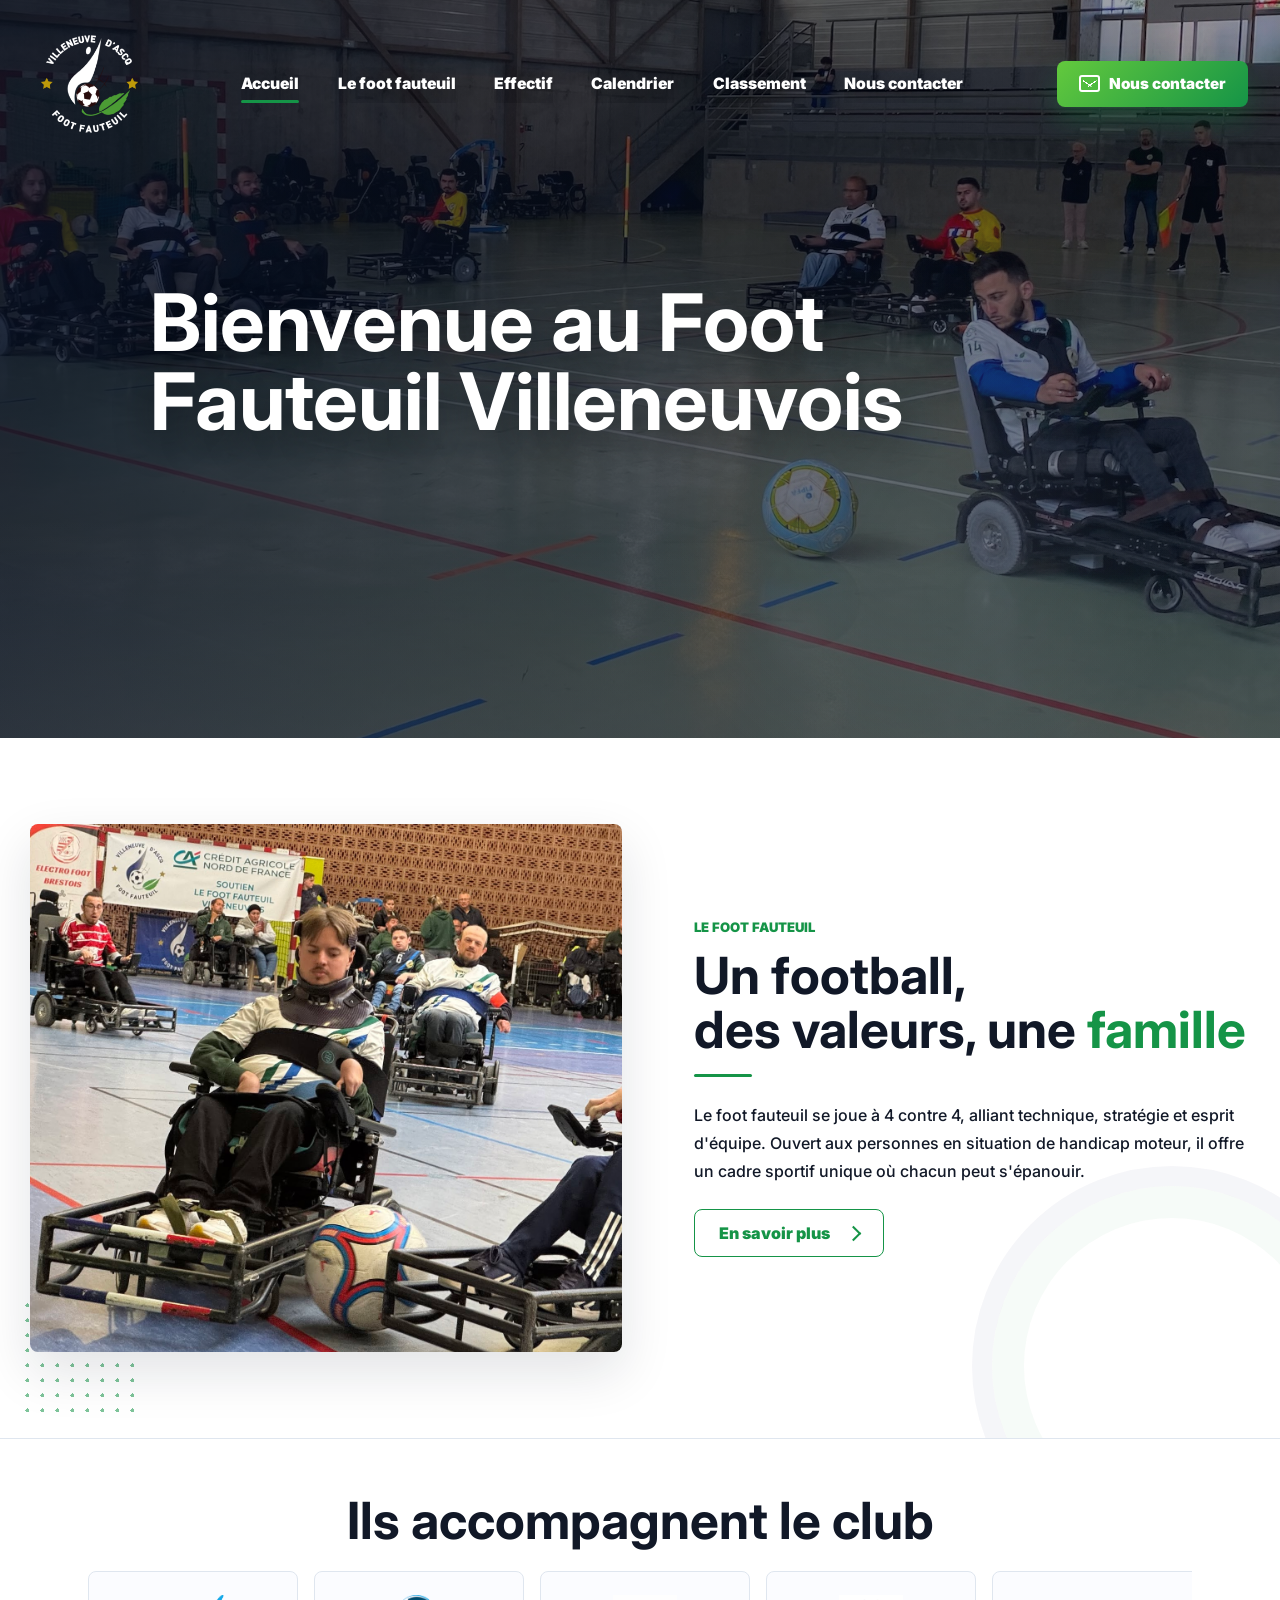
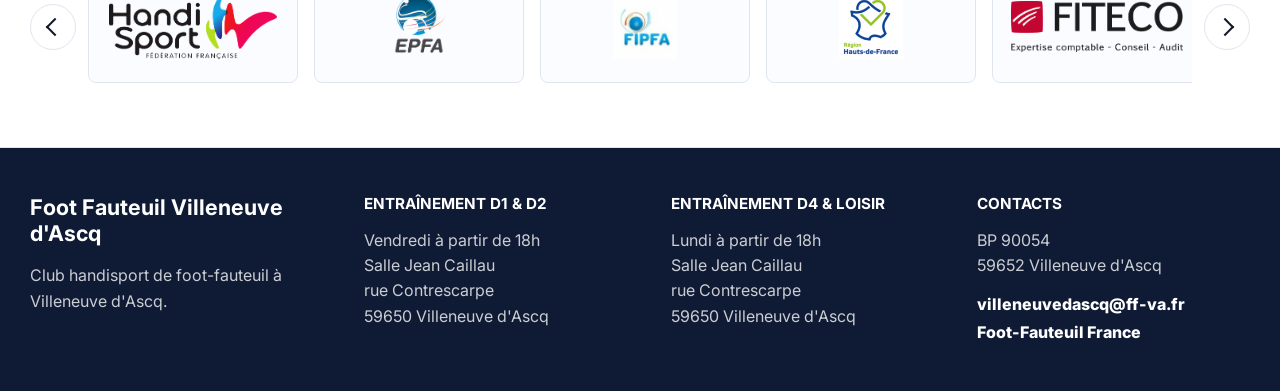
==== commit 1dd04acd: "fix burger menu mobile" ====
--- a/index.html
+++ b/index.html
@@ -40,13 +40,13 @@
 						<nav class="main-nav" id="site-nav" aria-label="Navigation principale">
 							<a class="is-active" href="#accueil">Accueil</a>
 							<a href="le-foot-fauteuil.html">Le foot fauteuil</a>
-							<a href="Effectif.html">Effectif</a>
-							<a href="Calendrier.html">Calendrier</a>
-							<a href="Classement.html">Classement</a>
-							<a href="Contact.html">Contact</a>
+							<a href="effectif.html">Effectif</a>
+							<a href="calendrier.html">Calendrier</a>
+							<a href="classement.html">Classement</a>
+							<a class="mobile-contact-link" href="contact.html">Nous contacter</a>
 						</nav>
 					</div>
-					<a class="header-contact" href="Contact.html">Nous contacter</a>
+					<a class="header-contact" href="contact.html">Nous contacter</a>
 				</header>
 
 				<section class="hero">
@@ -75,10 +75,10 @@
 							Un football,<br />des valeurs, une <span>famille</span>
 						</h2>
 						<p>
-							Le foot fauteuil se joue &agrave; 4 contre 4, alliant
-							technique, strat&eacute;gie et esprit d'&eacute;quipe. Ouvert aux
-							personnes en situation de handicap moteur, il offre un cadre sportif
-							unique o&ugrave; chacun peut s'&eacute;panouir.
+							Le foot fauteuil se joue &agrave; 4 contre 4, alliant technique,
+							strat&eacute;gie et esprit d'&eacute;quipe. Ouvert aux personnes en
+							situation de handicap moteur, il offre un cadre sportif unique o&ugrave;
+							chacun peut s'&eacute;panouir.
 						</p>
 						<a class="about-link" href="le-foot-fauteuil.html">En savoir plus</a>
 					</div>
--- a/style.css
+++ b/style.css
@@ -49,6 +49,10 @@
   background-position: center 62%;
 }
 
+.home-visual.has-open-nav {
+  overflow: visible;
+}
+
 .home-visual::after {
   content: "";
   position: absolute;
@@ -95,7 +99,7 @@
 
 .site-header {
   position: relative;
-  z-index: 2;
+  z-index: 4;
   top: 0;
   display: grid;
   grid-template-columns: auto minmax(0, 1fr) auto;
@@ -901,6 +905,7 @@
   justify-content: center;
   gap: clamp(20px, 3vw, 42px);
   width: auto;
+  z-index: 5;
   padding: 0;
   border: 0;
   border-radius: 0;
@@ -981,6 +986,10 @@
   box-shadow: none;
 }
 
+.mobile-contact-link {
+  display: none;
+}
+
 .header-contact {
   display: inline-flex;
   align-items: center;
@@ -1522,9 +1531,9 @@
   }
 
   .nav-wrap {
+    position: static;
     flex-wrap: wrap;
     justify-content: flex-end;
-    order: 3;
   }
 
   .main-nav {
@@ -1541,6 +1550,7 @@
     border-radius: 8px;
     background: rgba(5, 16, 38, 0.96);
     box-shadow: 0 18px 42px rgba(15, 23, 42, 0.24);
+    z-index: 8;
   }
 
   .site-header.is-stuck .main-nav {
@@ -1561,6 +1571,19 @@
     font-size: 1rem;
   }
 
+  .main-nav > a.mobile-contact-link,
+  .site-header.is-stuck .main-nav > a.mobile-contact-link {
+    display: inline-flex;
+    justify-content: center;
+    color: var(--white);
+    background: linear-gradient(135deg, #63c93d, var(--green));
+    box-shadow: 0 12px 24px rgba(21, 148, 71, 0.24);
+  }
+
+  .main-nav > a.mobile-contact-link::before {
+    display: none;
+  }
+
   .main-nav.is-open {
     display: flex;
   }
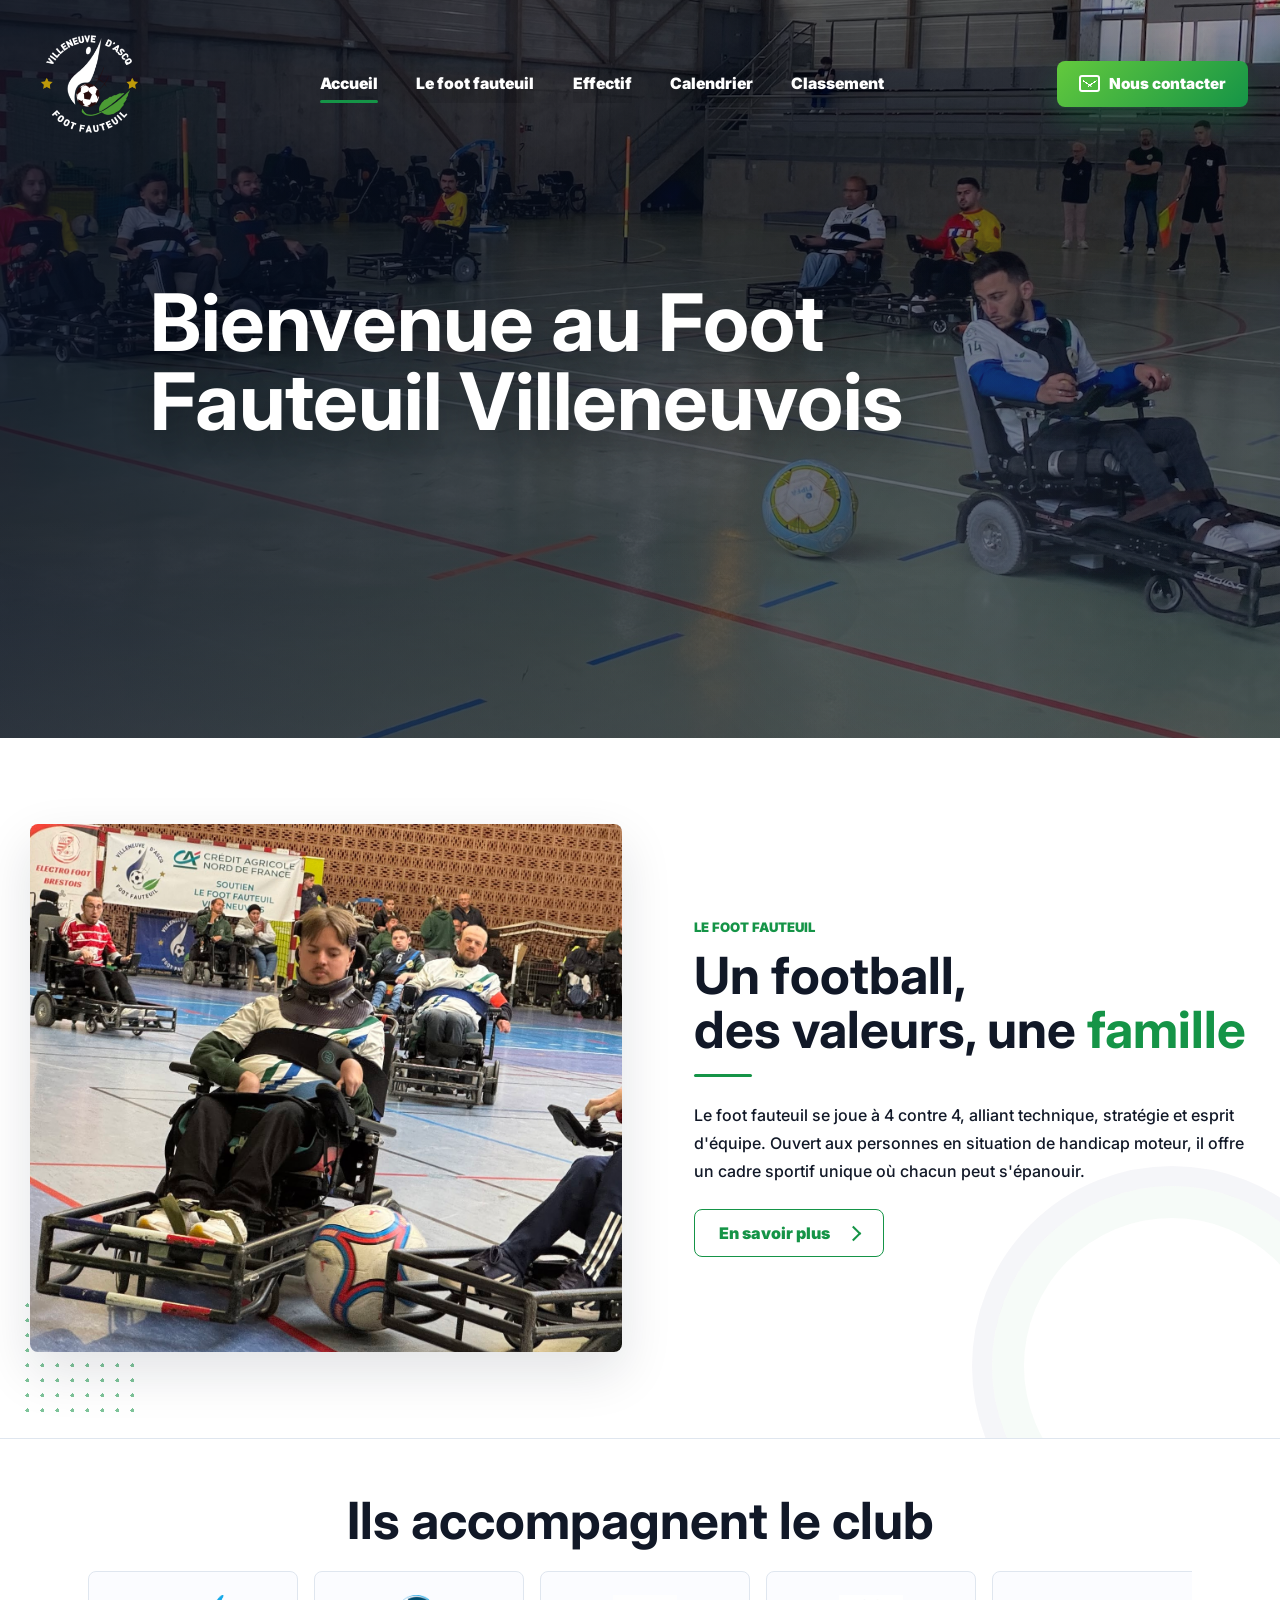
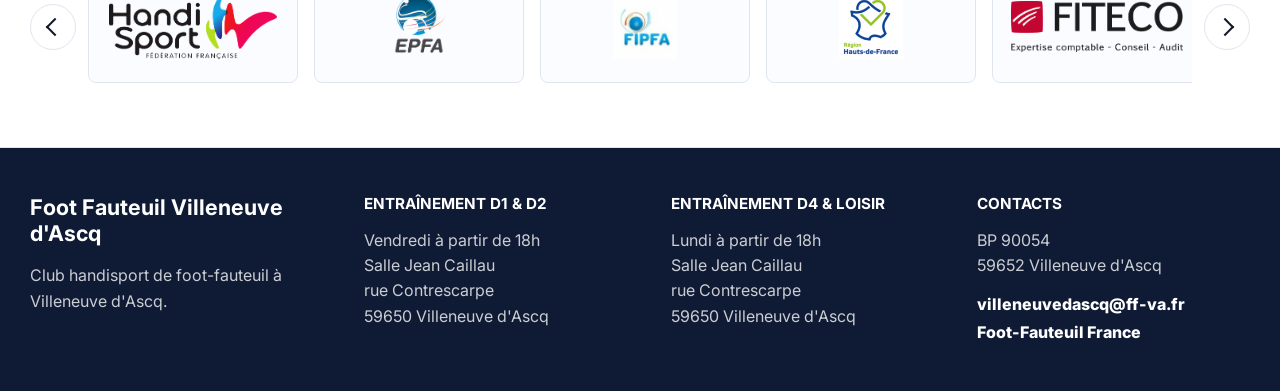
==== commit 82dd50c8: "Separate players by division and add site favicon" ====
--- a/index.html
+++ b/index.html
@@ -14,6 +14,7 @@
 			href="https://fonts.googleapis.com/css2?family=Inter:wght@400;500;600;700;800;900&display=swap"
 			rel="stylesheet"
 		/>
+		<link rel="icon" href="media/Logo-FFVA.png" type="image/png" />
 		<link rel="stylesheet" href="style.css" />
 	</head>
 	<body>
--- a/style.css
+++ b/style.css
@@ -418,6 +418,41 @@
   display: none !important;
 }
 
+.division-list {
+  display: grid;
+  gap: clamp(34px, 5vw, 56px);
+}
+
+.division-section {
+  display: grid;
+  gap: 18px;
+  padding-top: 26px;
+  border-top: 1px solid var(--line);
+}
+
+.division-section:first-child {
+  padding-top: 0;
+  border-top: 0;
+}
+
+.division-heading {
+  display: flex;
+  align-items: end;
+  justify-content: space-between;
+  gap: 18px;
+}
+
+.division-heading .section-kicker {
+  margin-bottom: 8px;
+}
+
+.division-heading h2 {
+  margin: 0;
+  color: var(--ink);
+  font-size: clamp(1.9rem, 4vw, 3.2rem);
+  line-height: 1;
+}
+
 .section-title,
 .section-subtitle {
   margin: 0 0 22px;
@@ -449,10 +484,7 @@
   gap: 18px;
 }
 
-.player-card,
-.team-column,
-.staff-feature,
-.staff-list article {
+.player-card {
   border: 1px solid var(--line);
   border-radius: 8px;
   background: var(--white);
@@ -491,92 +523,14 @@
   text-transform: uppercase;
 }
 
-.player-card h2,
-.team-column h2,
-.staff-feature h2 {
+.player-card h2 {
   margin: 0 0 10px;
 }
 
-.player-card p:last-child,
-.staff-feature p:last-child {
+.player-card p:last-child {
   margin: 0;
   color: var(--muted);
   line-height: 1.55;
-}
-
-
-.team-columns {
-  display: grid;
-  grid-template-columns: repeat(3, 1fr);
-  gap: 18px;
-}
-
-.team-column {
-  padding: 26px;
-}
-
-.team-column ul {
-  display: grid;
-  gap: 10px;
-  margin: 18px 0 0;
-  padding: 0;
-  list-style: none;
-}
-
-.team-column li {
-  padding: 12px 14px;
-  border-radius: 8px;
-  color: var(--muted);
-  background: #f5f8fc;
-  font-weight: 800;
-}
-
-.staff-layout {
-  display: grid;
-  grid-template-columns: minmax(0, 1fr) minmax(280px, 0.75fr);
-  gap: 18px;
-}
-
-.staff-feature {
-  min-height: 320px;
-  padding: clamp(28px, 5vw, 48px);
-  background:
-    linear-gradient(135deg, rgba(31, 100, 216, 0.95), rgba(21, 148, 71, 0.9)),
-    var(--blue);
-}
-
-.staff-feature .player-role,
-.staff-feature h2,
-.staff-feature p {
-  color: var(--white);
-}
-
-.staff-feature h2 {
-  max-width: 520px;
-  font-size: clamp(2rem, 4vw, 3.6rem);
-  line-height: 1;
-}
-
-.staff-list {
-  display: grid;
-  gap: 12px;
-}
-
-.staff-list article {
-  display: grid;
-  gap: 8px;
-  padding: 22px;
-}
-
-.staff-list span {
-  color: var(--green);
-  font-size: 0.78rem;
-  font-weight: 900;
-  text-transform: uppercase;
-}
-
-.staff-list strong {
-  font-size: 1.2rem;
 }
 
 .contact-page {
@@ -986,7 +940,7 @@
   box-shadow: none;
 }
 
-.mobile-contact-link {
+.main-nav > a.mobile-contact-link {
   display: none;
 }
 
@@ -1352,12 +1306,19 @@
 
 .sponsor-carousel {
   overflow: hidden;
+  cursor: grab;
+  touch-action: pan-y;
+  user-select: none;
 }
 
 .sponsor-track {
   display: flex;
   gap: 16px;
   transition: transform 260ms ease;
+}
+
+.sponsor-track.is-dragging {
+  transition: none;
 }
 
 .sponsor-card {
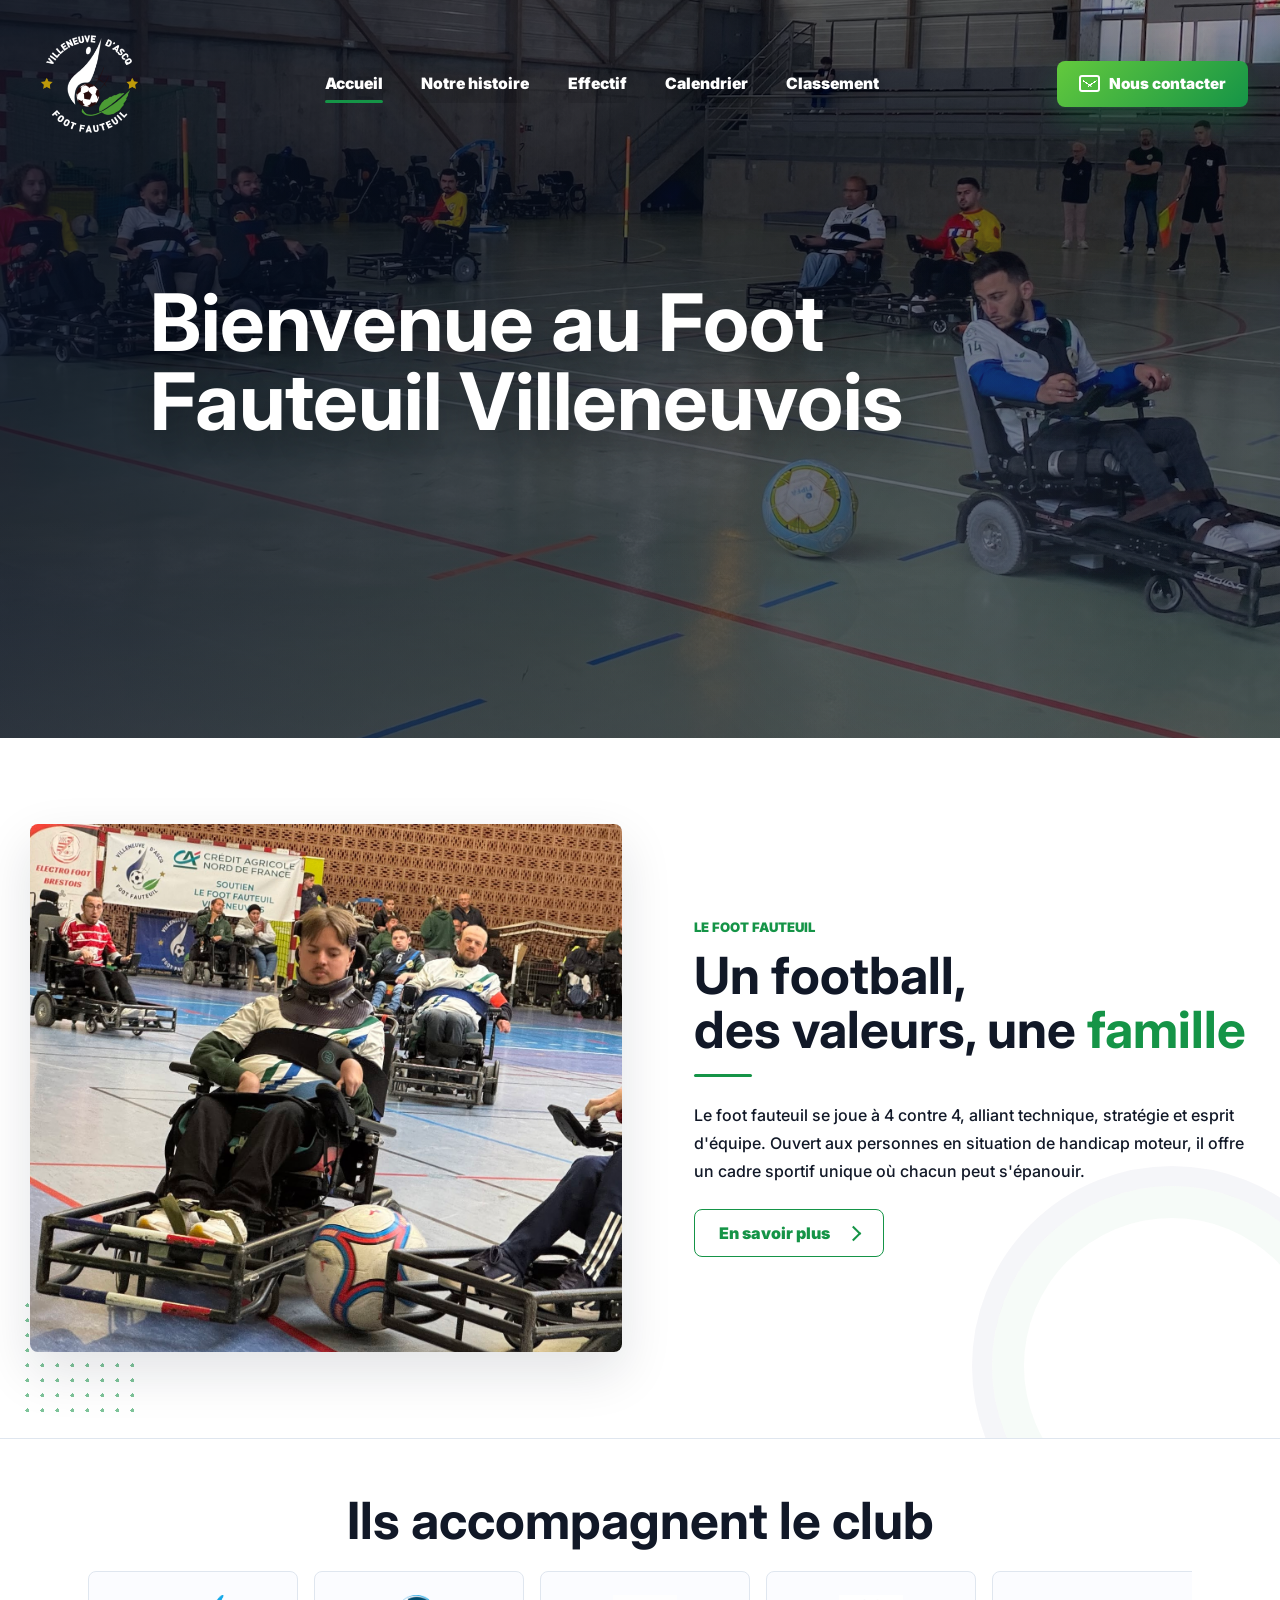
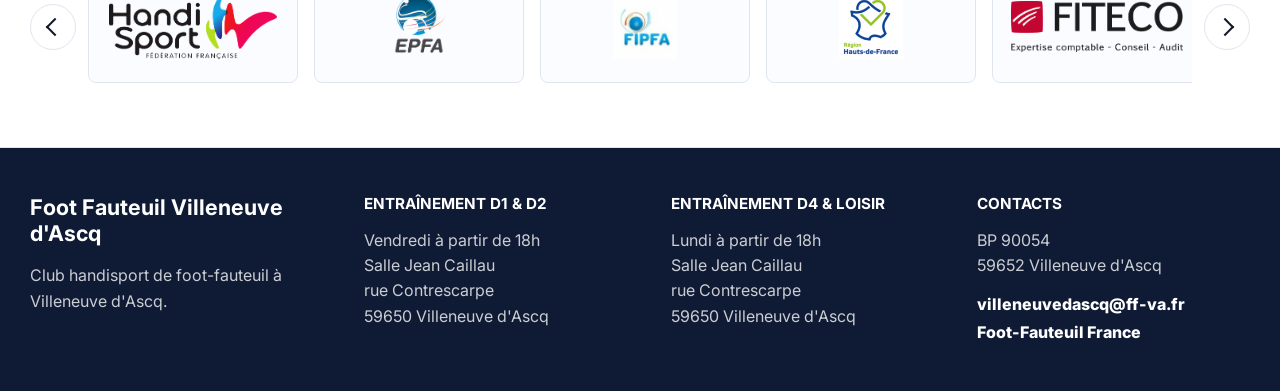
==== commit 1c59da3f: "fix nav tittle button" ====
--- a/index.html
+++ b/index.html
@@ -40,7 +40,7 @@
 
 						<nav class="main-nav" id="site-nav" aria-label="Navigation principale">
 							<a class="is-active" href="#accueil">Accueil</a>
-							<a href="le-foot-fauteuil.html">Le foot fauteuil</a>
+							<a href="le-foot-fauteuil.html">Notre histoire</a>
 							<a href="effectif.html">Effectif</a>
 							<a href="calendrier.html">Calendrier</a>
 							<a href="classement.html">Classement</a>
